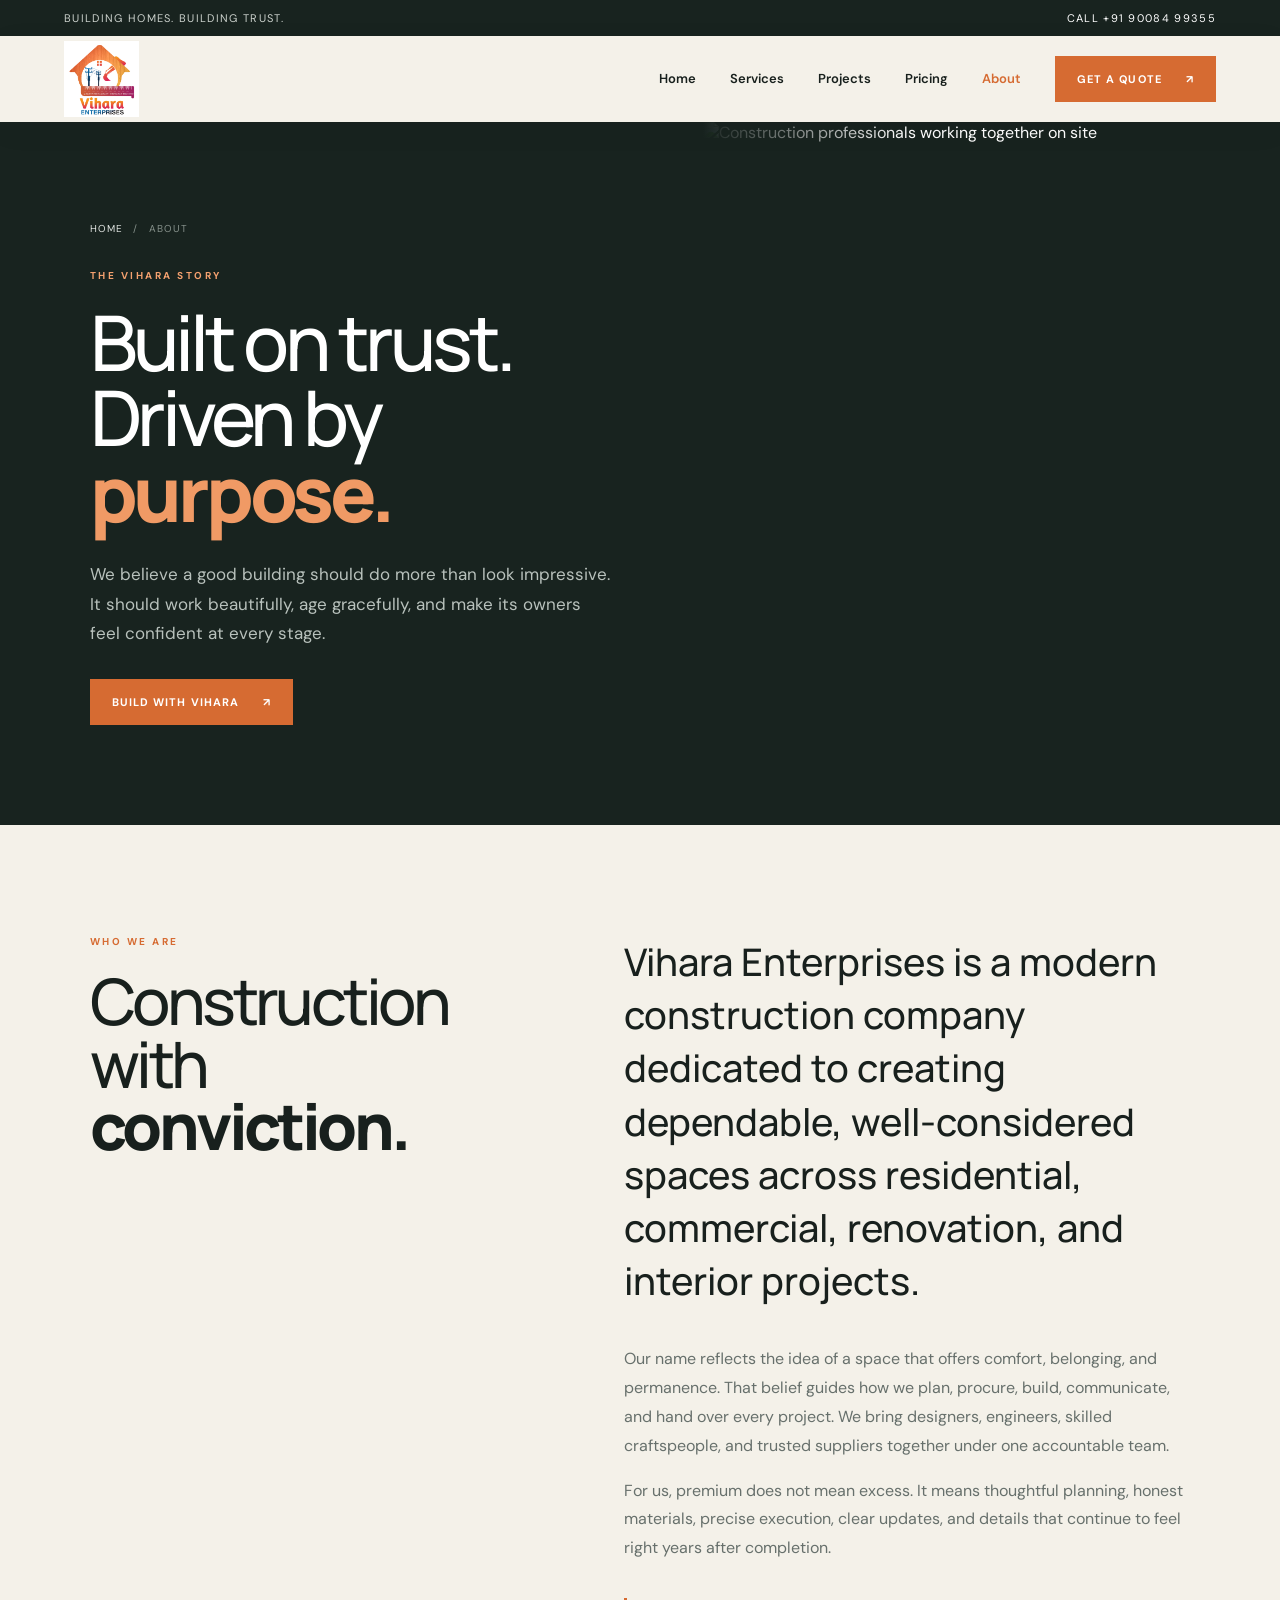
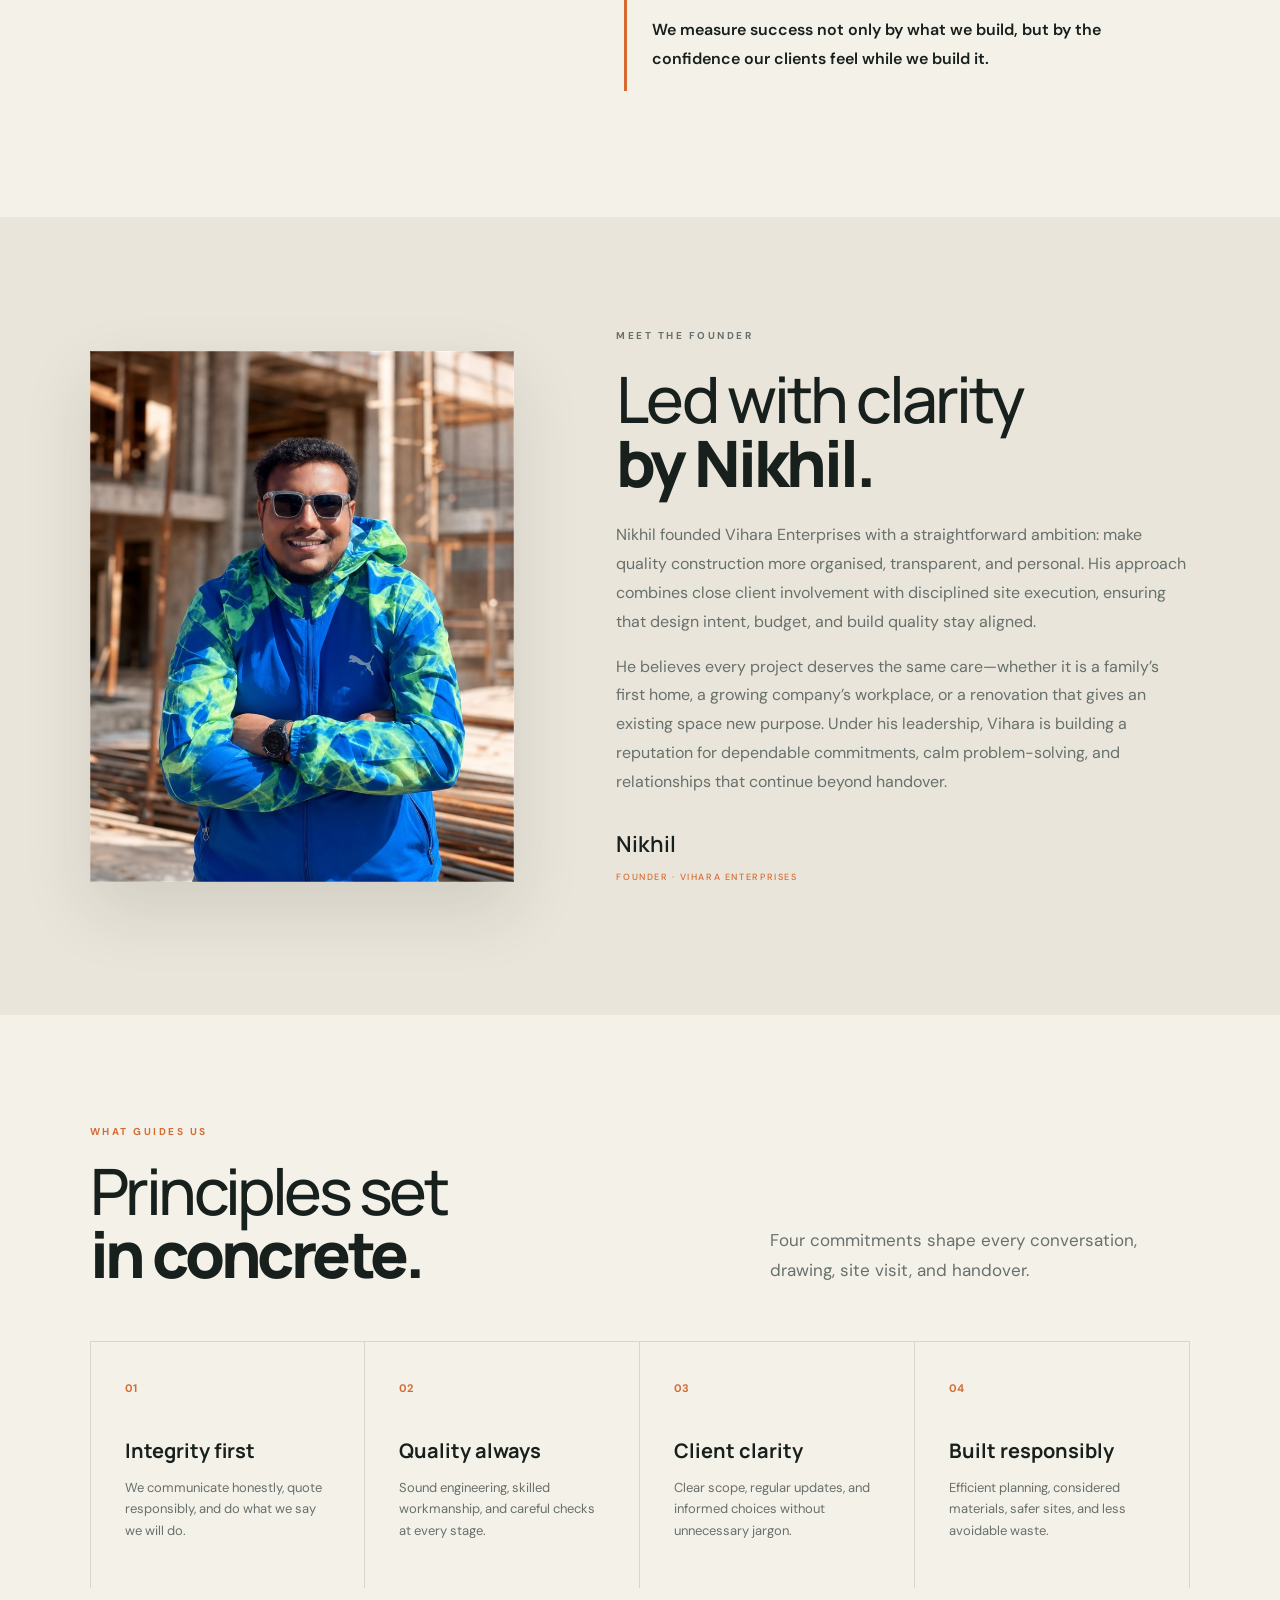
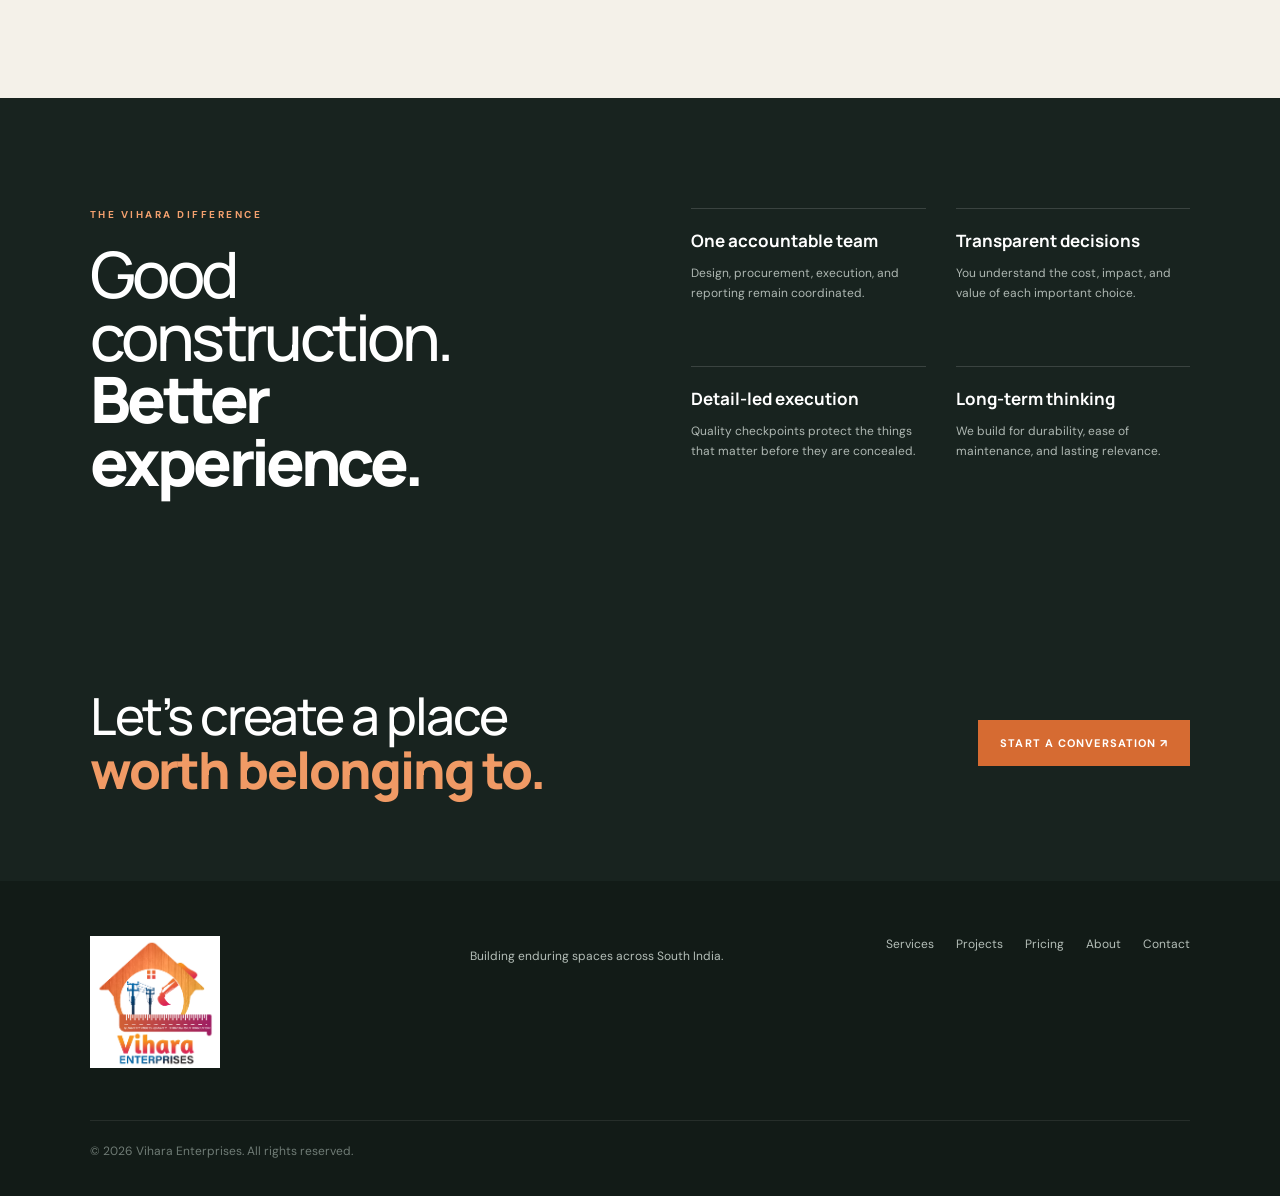
==== about.html @ 82ea8adf "Initial commit" ====
<!DOCTYPE html>
<html lang="en">
<head>
  <meta charset="UTF-8"><meta name="viewport" content="width=device-width, initial-scale=1.0">
  <meta name="description" content="Meet Vihara Enterprises and founder Nikhil — a construction company built on clarity, craftsmanship, and responsible delivery.">
  <title>About Us | Vihara Enterprises</title>
  <link rel="preconnect" href="https://fonts.googleapis.com"><link rel="preconnect" href="https://fonts.gstatic.com" crossorigin>
  <link href="https://fonts.googleapis.com/css2?family=DM+Sans:wght@400;500;600;700&family=Manrope:wght@400;500;600;700;800&display=swap" rel="stylesheet"><link rel="stylesheet" href="styles.css">
</head>
<body>
  <div class="topbar"><span>Building homes. Building trust.</span><a href="tel:+919008499355">Call +91 90084 99355</a></div>
  <header class="header inner-header"><a class="brand" href="index.html"><img class="brand-logo brand-logo-full" src="assets/vihara-logo-exact.png" alt="Vihara Enterprises"></a><nav class="nav" id="nav"><a href="index.html">Home</a><a href="services.html">Services</a><a href="index.html#projects">Projects</a><a href="index.html#pricing">Pricing</a><a href="about.html" aria-current="page">About</a><a href="index.html#contact" class="nav-cta">Get a quote <span>↗</span></a></nav><button class="menu-btn" id="menuBtn" aria-label="Open navigation" aria-expanded="false"><span></span><span></span></button></header>
  <main>
    <section class="page-hero"><div class="page-hero-copy reveal"><div class="crumb"><a href="index.html">Home</a><span>/</span><span>About</span></div><p class="eyebrow light">THE VIHARA STORY</p><h1>Built on trust.<br>Driven by <span>purpose.</span></h1><p>We believe a good building should do more than look impressive. It should work beautifully, age gracefully, and make its owners feel confident at every stage.</p><a class="btn primary" href="index.html#contact">Build with Vihara <span>↗</span></a></div><div class="page-hero-media"><img src="https://images.unsplash.com/photo-1541888946425-d81bb19240f5?auto=format&fit=crop&w=1400&q=85" alt="Construction professionals working together on site"></div></section>

    <section class="story section reveal"><div><p class="eyebrow">WHO WE ARE</p><h2>Construction with<br><span>conviction.</span></h2></div><div class="story-copy"><p>Vihara Enterprises is a modern construction company dedicated to creating dependable, well-considered spaces across residential, commercial, renovation, and interior projects.</p><p>Our name reflects the idea of a space that offers comfort, belonging, and permanence. That belief guides how we plan, procure, build, communicate, and hand over every project. We bring designers, engineers, skilled craftspeople, and trusted suppliers together under one accountable team.</p><p>For us, premium does not mean excess. It means thoughtful planning, honest materials, precise execution, clear updates, and details that continue to feel right years after completion.</p><p class="story-note">We measure success not only by what we build, but by the confidence our clients feel while we build it.</p></div></section>

    <section class="founder section"><div class="founder-portrait reveal"><img src="assets/nikhil-founder-web.jpg" alt="Nikhil, founder of Vihara Enterprises"></div><div class="founder-copy reveal"><p class="eyebrow">MEET THE FOUNDER</p><h2>Led with clarity<br><span>by Nikhil.</span></h2><p>Nikhil founded Vihara Enterprises with a straightforward ambition: make quality construction more organised, transparent, and personal. His approach combines close client involvement with disciplined site execution, ensuring that design intent, budget, and build quality stay aligned.</p><p>He believes every project deserves the same care—whether it is a family’s first home, a growing company’s workplace, or a renovation that gives an existing space new purpose. Under his leadership, Vihara is building a reputation for dependable commitments, calm problem-solving, and relationships that continue beyond handover.</p><p class="signature">Nikhil <small>FOUNDER · VIHARA ENTERPRISES</small></p></div></section>

    <section class="values section"><div class="section-head reveal"><div><p class="eyebrow">WHAT GUIDES US</p><h2>Principles set<br><span>in concrete.</span></h2></div><p>Four commitments shape every conversation, drawing, site visit, and handover.</p></div><div class="value-grid"><article class="value-card reveal"><b>01</b><h3>Integrity first</h3><p>We communicate honestly, quote responsibly, and do what we say we will do.</p></article><article class="value-card reveal"><b>02</b><h3>Quality always</h3><p>Sound engineering, skilled workmanship, and careful checks at every stage.</p></article><article class="value-card reveal"><b>03</b><h3>Client clarity</h3><p>Clear scope, regular updates, and informed choices without unnecessary jargon.</p></article><article class="value-card reveal"><b>04</b><h3>Built responsibly</h3><p>Efficient planning, considered materials, safer sites, and less avoidable waste.</p></article></div></section>

    <section class="why-vihara section"><div class="reveal"><p class="eyebrow light">THE VIHARA DIFFERENCE</p><h2>Good construction.<br><span>Better experience.</span></h2></div><div class="why-list"><article class="reveal"><strong>One accountable team</strong><p>Design, procurement, execution, and reporting remain coordinated.</p></article><article class="reveal"><strong>Transparent decisions</strong><p>You understand the cost, impact, and value of each important choice.</p></article><article class="reveal"><strong>Detail-led execution</strong><p>Quality checkpoints protect the things that matter before they are concealed.</p></article><article class="reveal"><strong>Long-term thinking</strong><p>We build for durability, ease of maintenance, and lasting relevance.</p></article></div></section>
    <section class="cta-strip"><h2>Let’s create a place<br><span>worth belonging to.</span></h2><a class="btn primary" href="index.html#contact">Start a conversation ↗</a></section>
  </main>
  <footer><a class="brand footer-brand" href="index.html"><img class="brand-logo brand-logo-full" src="assets/vihara-logo-exact.png" alt="Vihara Enterprises"></a><p>Building enduring spaces across South India.</p><div class="footer-links"><a href="services.html">Services</a><a href="index.html#projects">Projects</a><a href="index.html#pricing">Pricing</a><a href="about.html">About</a><a href="index.html#contact">Contact</a></div><p class="copyright">© <span id="year"></span> Vihara Enterprises. All rights reserved.</p></footer>
  <script src="script.js"></script>
</body></html>
---- styles.css ----
:root{--ink:#18201d;--muted:#67706c;--paper:#f4f1e9;--white:#fff;--accent:#d66b32;--line:#d8d5cc;--dark:#18231f;--serif:"Manrope",sans-serif;--body:"DM Sans",sans-serif}*{box-sizing:border-box}html{scroll-behavior:smooth}body{margin:0;background:var(--paper);color:var(--ink);font-family:var(--body);font-size:16px}a{color:inherit;text-decoration:none}button,input,select,textarea{font:inherit}.topbar{height:36px;padding:0 5vw;display:flex;align-items:center;justify-content:space-between;background:var(--dark);color:#cbd1cc;font-size:11px;letter-spacing:.12em;text-transform:uppercase}.topbar a{color:#fff}.header{height:86px;padding:0 5vw;display:flex;align-items:center;justify-content:space-between;background:rgba(244,241,233,.96);position:relative;z-index:50}.brand{display:flex;align-items:center;gap:11px;font-family:var(--serif);font-weight:800;letter-spacing:.12em;line-height:.9}.brand small{display:block;font-family:var(--body);font-size:8px;letter-spacing:.28em;margin-top:7px}.brand-mark{width:40px;height:40px;border:1.5px solid var(--ink);display:grid;place-items:center;font-size:12px;letter-spacing:0;transform:rotate(45deg)}.brand-mark::first-line{transform:rotate(-45deg)}.brand-mark{color:transparent;position:relative}.brand-mark:after{content:"VE";color:var(--ink);position:absolute;transform:rotate(-45deg)}.nav{display:flex;align-items:center;gap:34px;font-size:13px;font-weight:600}.nav>a:not(.nav-cta):after{content:"";display:block;height:1px;background:var(--accent);transform:scaleX(0);transition:.25s}.nav>a:hover:after{transform:scaleX(1)}.nav-cta,.btn{display:inline-flex;align-items:center;justify-content:center;gap:24px;background:var(--ink);color:#fff;padding:16px 22px;text-transform:uppercase;letter-spacing:.1em;font-size:11px;font-weight:700;border:0;cursor:pointer;transition:.25s}.nav-cta{background:var(--accent)}.btn:hover,.nav-cta:hover{filter:brightness(.9);transform:translateY(-2px)}.menu-btn{display:none;background:none;border:0;padding:10px}.menu-btn span{display:block;width:25px;height:2px;background:var(--ink);margin:6px}.hero{height:calc(100vh - 122px);min-height:620px;position:relative;color:#fff;overflow:hidden}.hero>img{width:100%;height:100%;object-fit:cover;position:absolute;inset:0}.hero-shade{position:absolute;inset:0;background:linear-gradient(90deg,rgba(13,20,17,.85) 0%,rgba(13,20,17,.48) 42%,rgba(13,20,17,.08) 75%),linear-gradient(0deg,rgba(10,15,13,.58),transparent 45%)}.hero-content{position:absolute;left:7vw;top:46%;transform:translateY(-50%);max-width:740px}.eyebrow{font-size:10px;letter-spacing:.25em;font-weight:700;color:var(--accent);margin:0 0 22px}.eyebrow.light{color:#f4a16f}.hero h1,.section h2,.contact h2{font-family:var(--serif);font-size:clamp(48px,6.3vw,92px);line-height:.98;letter-spacing:-.055em;margin:0;font-weight:500}.hero h1 em,.section h2 span,.contact h2 span{font-style:normal;font-weight:800}.hero h1 em{color:#f0a06e}.hero-copy{max-width:580px;color:#e0e4e1;line-height:1.7;font-size:17px;margin:28px 0 34px}.hero-actions{display:flex;align-items:center;gap:30px}.primary{background:var(--accent)}.text-link{font-size:12px;text-transform:uppercase;letter-spacing:.12em;border-bottom:1px solid #ffffff80;padding-bottom:7px}.hero-stats{position:absolute;right:5vw;bottom:0;display:flex;background:rgba(19,29,25,.92);backdrop-filter:blur(10px)}.hero-stats div{padding:23px 34px;border-right:1px solid #ffffff25;display:flex;flex-direction:column}.hero-stats strong{font-family:var(--serif);font-size:25px}.hero-stats span{color:#abb4af;font-size:10px;text-transform:uppercase;letter-spacing:.12em;margin-top:4px}.section{padding:110px 7vw}.intro{display:grid;grid-template-columns:1fr 1fr;gap:10vw;align-items:end}.intro h2,.section h2,.contact h2{font-size:clamp(40px,5vw,70px)}.intro-copy{max-width:540px}.intro-copy p,.section-head>p{line-height:1.8;color:var(--muted);font-size:17px}.arrow-link{display:inline-flex;gap:50px;border-bottom:1px solid var(--ink);padding:16px 0 8px;font-weight:700;font-size:12px;text-transform:uppercase;letter-spacing:.1em}.services{padding-top:30px}.section-head{display:flex;justify-content:space-between;align-items:end;margin-bottom:55px}.section-head>p{max-width:420px;margin:0}.service-grid{display:grid;grid-template-columns:repeat(3,1fr);border-top:1px solid var(--line);border-left:1px solid var(--line)}.service-card{position:relative;padding:45px 38px;min-height:350px;border-right:1px solid var(--line);border-bottom:1px solid var(--line);transition:.3s}.service-card:hover{background:var(--white);transform:translateY(-5px)}.service-num{font-size:10px;color:#929994}.line-icon{font-size:40px;color:var(--accent);margin:45px 0 32px}.service-card h3{font-family:var(--serif);font-size:21px}.service-card p{color:var(--muted);line-height:1.65}.service-card>a{position:absolute;right:30px;top:38px;font-size:20px}.projects{background:var(--dark);color:white;padding:1px 0 110px}.project-head{display:flex;align-items:end;justify-content:space-between;padding-bottom:55px}.filters{display:flex;gap:8px}.filters button{border:1px solid #ffffff30;background:none;color:#c6cdc9;padding:9px 14px;font-size:11px;cursor:pointer}.filters button.active{background:var(--accent);border-color:var(--accent);color:white}.project-grid{padding-top:0;display:grid;grid-template-columns:1.15fr .85fr;grid-template-rows:repeat(2,350px);gap:18px}.project-card{position:relative;overflow:hidden;transition:.4s}.project-card.large{grid-row:span 2}.project-card.hidden{display:none}.project-card img{width:100%;height:100%;object-fit:cover;transition:.6s}.project-card:hover img{transform:scale(1.035)}.project-card:after{content:"";position:absolute;inset:0;background:linear-gradient(0deg,rgba(10,16,13,.8),transparent 58%)}.project-info{position:absolute;z-index:2;left:30px;right:30px;bottom:25px;display:flex;align-items:end;justify-content:space-between}.project-info small{font-size:9px;letter-spacing:.18em;color:#f4a16f}.project-info h3{font-family:var(--serif);font-size:25px;margin:8px 0 3px}.project-info p{margin:0;color:#c4cbc7;font-size:12px}.project-info>span{font-size:25px}.pricing{background:#ece8de}.price-wrap{display:grid;grid-template-columns:1.8fr .8fr;gap:24px}.price-cards{display:grid;grid-template-columns:repeat(3,1fr);gap:12px}.price-card{border:1px solid #d3cec3;background:transparent;padding:30px 25px;text-align:left;color:var(--ink);cursor:pointer;transition:.3s}.price-card:hover,.price-card.active{background:white;border-color:var(--accent);box-shadow:0 12px 35px #19211e12;transform:translateY(-4px)}.price-card>span{display:block;font-size:9px;letter-spacing:.15em;color:var(--accent);min-height:28px}.price-card>strong{font-family:var(--serif);font-size:29px}.price-card strong small{font:400 11px var(--body);color:var(--muted)}.price-card p{font-size:13px;color:var(--muted);line-height:1.55;min-height:62px}.price-card ul{padding:0;list-style:none;font-size:12px;line-height:2;color:#4f5955}.price-card li:before{content:"✓";color:var(--accent);margin-right:8px}.calculator{background:var(--dark);color:white;padding:38px}.calculator h3{font-family:var(--serif);font-size:28px;margin:0 0 40px}.calculator label{display:flex;justify-content:space-between;font-size:12px}.calculator input{width:100%;accent-color:var(--accent);margin:18px 0 35px}.calc-row{display:flex;justify-content:space-between;border-top:1px solid #ffffff1c;padding:14px 0;font-size:12px;color:#adb6b1}.calc-row strong{color:white}.estimate{border-top:1px solid #ffffff1c;padding:22px 0;display:flex;flex-direction:column}.estimate span{font-size:10px;text-transform:uppercase;letter-spacing:.12em;color:#aeb7b2}.estimate strong{font-family:var(--serif);font-size:34px;color:#f39b67;margin:8px 0}.estimate small{color:#7f8b85;font-size:9px}.full{width:100%;margin-top:16px}.process{background:var(--paper)}.process-list{display:grid;grid-template-columns:repeat(4,1fr);margin-top:55px;border-top:1px solid var(--line)}.process-list article{padding:32px 30px 0 0;border-right:1px solid var(--line);min-height:210px}.process-list article+article{padding-left:30px}.process-list b{font-size:11px;color:var(--accent)}.process-list h3{font-family:var(--serif);font-size:23px;margin:38px 0 12px}.process-list p{color:var(--muted);line-height:1.6;font-size:13px}.testimonial{text-align:center;background:#d66b32;color:white;padding:100px 18vw}.quote-mark{font-family:Georgia;font-size:100px;line-height:.5;opacity:.35}.testimonial blockquote{font-family:var(--serif);font-size:clamp(25px,3vw,42px);line-height:1.35;margin:30px auto 45px;max-width:950px;font-weight:500}.person{display:flex;justify-content:center;align-items:center;gap:14px;text-align:left}.person>span{width:42px;height:42px;display:grid;place-items:center;border:1px solid #ffffff70;border-radius:50%;font-size:11px}.person strong,.person small{display:block}.person small{opacity:.7;font-size:10px;margin-top:4px}.contact{background:#1b2722;color:white;display:grid;grid-template-columns:1fr 1fr;gap:9vw}.contact-copy>p:not(.eyebrow){color:#aeb7b2;line-height:1.7;max-width:520px}.contact-details{display:flex;flex-direction:column;gap:12px;margin-top:40px;font-family:var(--serif);font-size:18px}.contact-form{background:#23312b;padding:42px}.form-row{display:grid;grid-template-columns:1fr 1fr;gap:20px}.contact-form label{display:flex;flex-direction:column;font-size:9px;letter-spacing:.14em;color:#aeb7b2;margin-bottom:24px}.contact-form input,.contact-form select,.contact-form textarea{border:0;border-bottom:1px solid #ffffff25;background:transparent;color:white;padding:12px 0;outline:none;letter-spacing:0;font-size:13px}.contact-form select option{color:#111}.contact-form input:focus,.contact-form textarea:focus{border-color:var(--accent)}.form-status{margin:15px 0 0;color:#f2a071;font-size:12px}footer{background:#121b17;color:#b4beb8;padding:55px 7vw 25px;display:grid;grid-template-columns:1fr 1fr 1fr;align-items:start;gap:40px}.footer-brand{color:#fff}.footer-brand .brand-mark{border-color:white}.footer-brand .brand-mark:after{color:white}footer>p{font-size:12px}.footer-links{display:flex;justify-content:flex-end;gap:22px;font-size:12px}.copyright{grid-column:1/-1;border-top:1px solid #ffffff15;padding-top:22px;color:#6f7b75}.reveal{opacity:0;transform:translateY(25px);transition:opacity .7s ease,transform .7s ease}.reveal.visible{opacity:1;transform:none}
@media(max-width:950px){.nav{position:absolute;top:86px;left:0;right:0;background:var(--paper);padding:30px 5vw;flex-direction:column;align-items:flex-start;transform:translateY(-150%);transition:.35s;z-index:-1}.nav.open{transform:none}.menu-btn{display:block}.hero{min-height:680px}.hero-content{left:6vw;top:42%}.hero-stats{left:0;right:0}.hero-stats div{flex:1;padding:18px}.section{padding:80px 6vw}.price-wrap{grid-template-columns:1fr}.price-cards{grid-template-columns:repeat(3,1fr)}.contact{grid-template-columns:1fr;gap:50px}.section-head{align-items:start}.project-grid{padding-top:0}.process-list{grid-template-columns:repeat(2,1fr);gap:30px}.process-list article:nth-child(2){border-right:0}}
@media(max-width:680px){.topbar span{display:none}.topbar{justify-content:center}.header{height:72px}.nav{top:72px}.hero{height:760px}.hero-content{top:36%;left:22px;right:22px}.hero h1{font-size:50px}.hero-copy{font-size:15px}.hero-actions{align-items:flex-start;flex-direction:column;gap:22px}.hero-stats{display:grid;grid-template-columns:repeat(3,1fr)}.hero-stats div{padding:16px 9px}.hero-stats strong{font-size:20px}.hero-stats span{font-size:8px}.intro{grid-template-columns:1fr;gap:30px}.section{padding:70px 22px}.section h2,.contact h2{font-size:42px}.section-head{display:block}.section-head>p{margin-top:24px}.service-grid{grid-template-columns:1fr}.service-card{min-height:290px}.line-icon{margin:30px 0 20px}.project-head{display:block}.filters{margin-top:30px;overflow-x:auto}.project-grid{grid-template-columns:1fr;grid-template-rows:repeat(3,390px);padding-top:0}.project-card.large{grid-row:auto}.price-cards{grid-template-columns:1fr}.price-card p{min-height:auto}.calculator{padding:30px 22px}.process-list{grid-template-columns:1fr}.process-list article,.process-list article+article{padding:28px 0;border-right:0;border-bottom:1px solid var(--line);min-height:0}.process-list h3{margin:20px 0 8px}.testimonial{padding:80px 22px}.contact{padding:70px 22px}.contact-form{padding:30px 20px}.form-row{grid-template-columns:1fr}footer{grid-template-columns:1fr}.footer-links{justify-content:flex-start;flex-wrap:wrap}.copyright{grid-column:auto}.brand{font-size:13px}}
@media(prefers-reduced-motion:reduce){html{scroll-behavior:auto}.reveal{opacity:1;transform:none;transition:none}}

/* Multi-page brand system */
.brand-logo{width:52px;height:45px;object-fit:contain;display:block}.footer-brand .brand-logo{filter:drop-shadow(0 0 8px #e77c3b55)}
.inner-header{position:sticky;top:0;box-shadow:0 8px 30px #0d18130d}.nav a[aria-current="page"]{color:var(--accent)}
.page-hero{min-height:570px;background:var(--dark);color:#fff;display:grid;grid-template-columns:1fr .82fr;overflow:hidden}.page-hero-copy{padding:100px 7vw;align-self:center}.page-hero h1{font:500 clamp(52px,6vw,88px)/.98 var(--serif);letter-spacing:-.055em;margin:0}.page-hero h1 span{color:#f09a65;font-weight:800}.page-hero-copy>p:not(.eyebrow){max-width:620px;color:#b8c1bc;font-size:17px;line-height:1.75;margin:30px 0}.page-hero-media{position:relative;min-height:480px}.page-hero-media img{position:absolute;inset:0;width:100%;height:100%;object-fit:cover}.page-hero-media:after{content:"";position:absolute;inset:0;background:linear-gradient(90deg,var(--dark),transparent 35%)}
.crumb{display:flex;gap:10px;align-items:center;color:#86918b;font-size:10px;letter-spacing:.12em;margin-bottom:34px;text-transform:uppercase}.crumb a{color:#e1e5e2}.service-catalog{background:#eeeae0}.catalog-intro{display:grid;grid-template-columns:.8fr 1.2fr;gap:8vw;margin-bottom:70px}.catalog-intro>p{font-size:20px;line-height:1.65;color:#52605a;margin:0}.catalog-grid{display:grid;grid-template-columns:repeat(3,1fr);border-left:1px solid #d1ccc0;border-top:1px solid #d1ccc0}.catalog-card{padding:38px 30px;min-height:320px;border-right:1px solid #d1ccc0;border-bottom:1px solid #d1ccc0;background:transparent;transition:.3s}.catalog-card:hover{background:#fff;transform:translateY(-3px);box-shadow:0 18px 45px #1c261f0d}.catalog-card .service-num{display:block;margin-bottom:45px}.catalog-icon{width:42px;height:42px;border:1px solid var(--accent);color:var(--accent);display:grid;place-items:center;font-size:18px}.catalog-card h3{font:700 20px var(--serif);margin:23px 0 12px}.catalog-card p{color:var(--muted);font-size:13px;line-height:1.7}.catalog-card ul{padding:0;list-style:none;color:#46514c;font-size:12px;line-height:1.9}.catalog-card li:before{content:"—";color:var(--accent);margin-right:8px}
.promise-band{background:var(--accent);color:#fff;display:grid;grid-template-columns:repeat(4,1fr);padding:0 7vw}.promise-band div{padding:45px 28px;border-right:1px solid #ffffff28}.promise-band strong{font:700 18px var(--serif);display:block;margin-bottom:8px}.promise-band span{font-size:11px;line-height:1.5;opacity:.78}.cta-strip{background:var(--dark);color:#fff;padding:85px 7vw;display:flex;align-items:center;justify-content:space-between}.cta-strip h2{font:500 clamp(35px,4vw,58px)/1.05 var(--serif);letter-spacing:-.04em;margin:0}.cta-strip h2 span{color:#f09a65;font-weight:800}
.story{display:grid;grid-template-columns:.85fr 1.15fr;gap:9vw;align-items:start}.story h2{position:sticky;top:160px}.story-copy>p:first-child{font:500 clamp(25px,3vw,38px)/1.4 var(--serif);color:var(--ink);margin-top:0}.story-copy p{color:var(--muted);line-height:1.8}.story-note{border-left:3px solid var(--accent);padding:18px 0 18px 25px;margin-top:35px;color:var(--ink)!important;font-weight:600}.founder{background:#eae5da;display:grid;grid-template-columns:.85fr 1.15fr;gap:8vw;align-items:center}.founder-portrait{aspect-ratio:4/5;background:linear-gradient(145deg,#27352f,#101814);position:relative;overflow:hidden;display:flex;align-items:flex-end;padding:35px}.founder-portrait:before{content:"N";position:absolute;right:-15px;top:-70px;font:800 460px/1 var(--serif);color:#ffffff08}.founder-monogram{width:150px;height:150px;border:1px solid #f09a6580;display:grid;place-items:center;color:#f09a65;font:700 55px var(--serif);border-radius:50%;position:relative}.founder-copy h2{font:500 clamp(42px,5vw,68px)/1 var(--serif);letter-spacing:-.045em;margin:0 0 26px}.founder-copy h2 span{font-weight:800}.founder-copy>p{color:var(--muted);line-height:1.8;max-width:650px}.signature{font:600 22px var(--serif);margin-top:28px;color:var(--ink)!important}.signature small{display:block;font:500 9px var(--body);letter-spacing:.18em;color:var(--accent);margin-top:7px}.values{background:var(--paper)}.value-grid{display:grid;grid-template-columns:repeat(4,1fr);margin-top:55px}.value-card{padding:34px;border-top:1px solid var(--line);border-right:1px solid var(--line)}.value-card:first-child{border-left:1px solid var(--line)}.value-card b{color:var(--accent);font-size:11px}.value-card h3{font:700 20px var(--serif);margin:40px 0 12px}.value-card p{font-size:13px;line-height:1.65;color:var(--muted)}.why-vihara{background:var(--dark);color:#fff;display:grid;grid-template-columns:1fr 1fr;gap:8vw}.why-list{display:grid;grid-template-columns:1fr 1fr;gap:30px}.why-list article{border-top:1px solid #ffffff25;padding-top:20px}.why-list strong{font:700 17px var(--serif);display:block;margin-bottom:10px}.why-list p{font-size:12px;line-height:1.65;color:#aeb7b2}
@media(max-width:950px){.page-hero{grid-template-columns:1fr}.page-hero-copy{padding:80px 6vw}.page-hero-media{min-height:380px}.catalog-grid{grid-template-columns:repeat(2,1fr)}.promise-band,.value-grid{grid-template-columns:repeat(2,1fr)}.founder,.why-vihara{grid-template-columns:1fr}.story{gap:5vw}.story h2{position:static}}
@media(max-width:680px){.brand-logo{width:45px;height:40px}.page-hero{min-height:auto}.page-hero-copy{padding:65px 22px}.page-hero h1{font-size:50px}.page-hero-media{min-height:300px}.catalog-intro,.story{grid-template-columns:1fr;gap:28px}.catalog-grid{grid-template-columns:1fr}.catalog-card{min-height:auto}.promise-band,.value-grid{grid-template-columns:1fr;padding-left:22px;padding-right:22px}.promise-band div{padding:30px 0;border-right:0;border-bottom:1px solid #ffffff28}.cta-strip{padding:65px 22px;display:block}.cta-strip .btn{margin-top:28px}.founder{padding:70px 22px}.founder-portrait{aspect-ratio:1}.value-card{border-left:1px solid var(--line)}.why-vihara{padding:70px 22px}.why-list{grid-template-columns:1fr}.footer-brand .brand-logo{width:48px}}

.founder-portrait{padding:0;background:#17211d;box-shadow:0 28px 65px #1a231e1f}
.founder-portrait:before{display:none}
.founder-portrait:after{content:"";position:absolute;inset:0;border:1px solid #ffffff30;pointer-events:none}
.founder-portrait img{display:block;width:100%;height:100%;object-fit:cover;object-position:center 28%;transition:transform .6s ease}
.founder-portrait:hover img{transform:scale(1.025)}

/* Exact supplied Vihara logo */
.brand-logo-full{width:auto;height:76px;object-fit:contain;filter:none}
.footer-brand .brand-logo-full{width:auto;height:132px;filter:none;background:#fff}
@media(max-width:680px){.brand-logo-full{width:auto;height:62px}.footer-brand .brand-logo-full{width:auto;height:112px}}
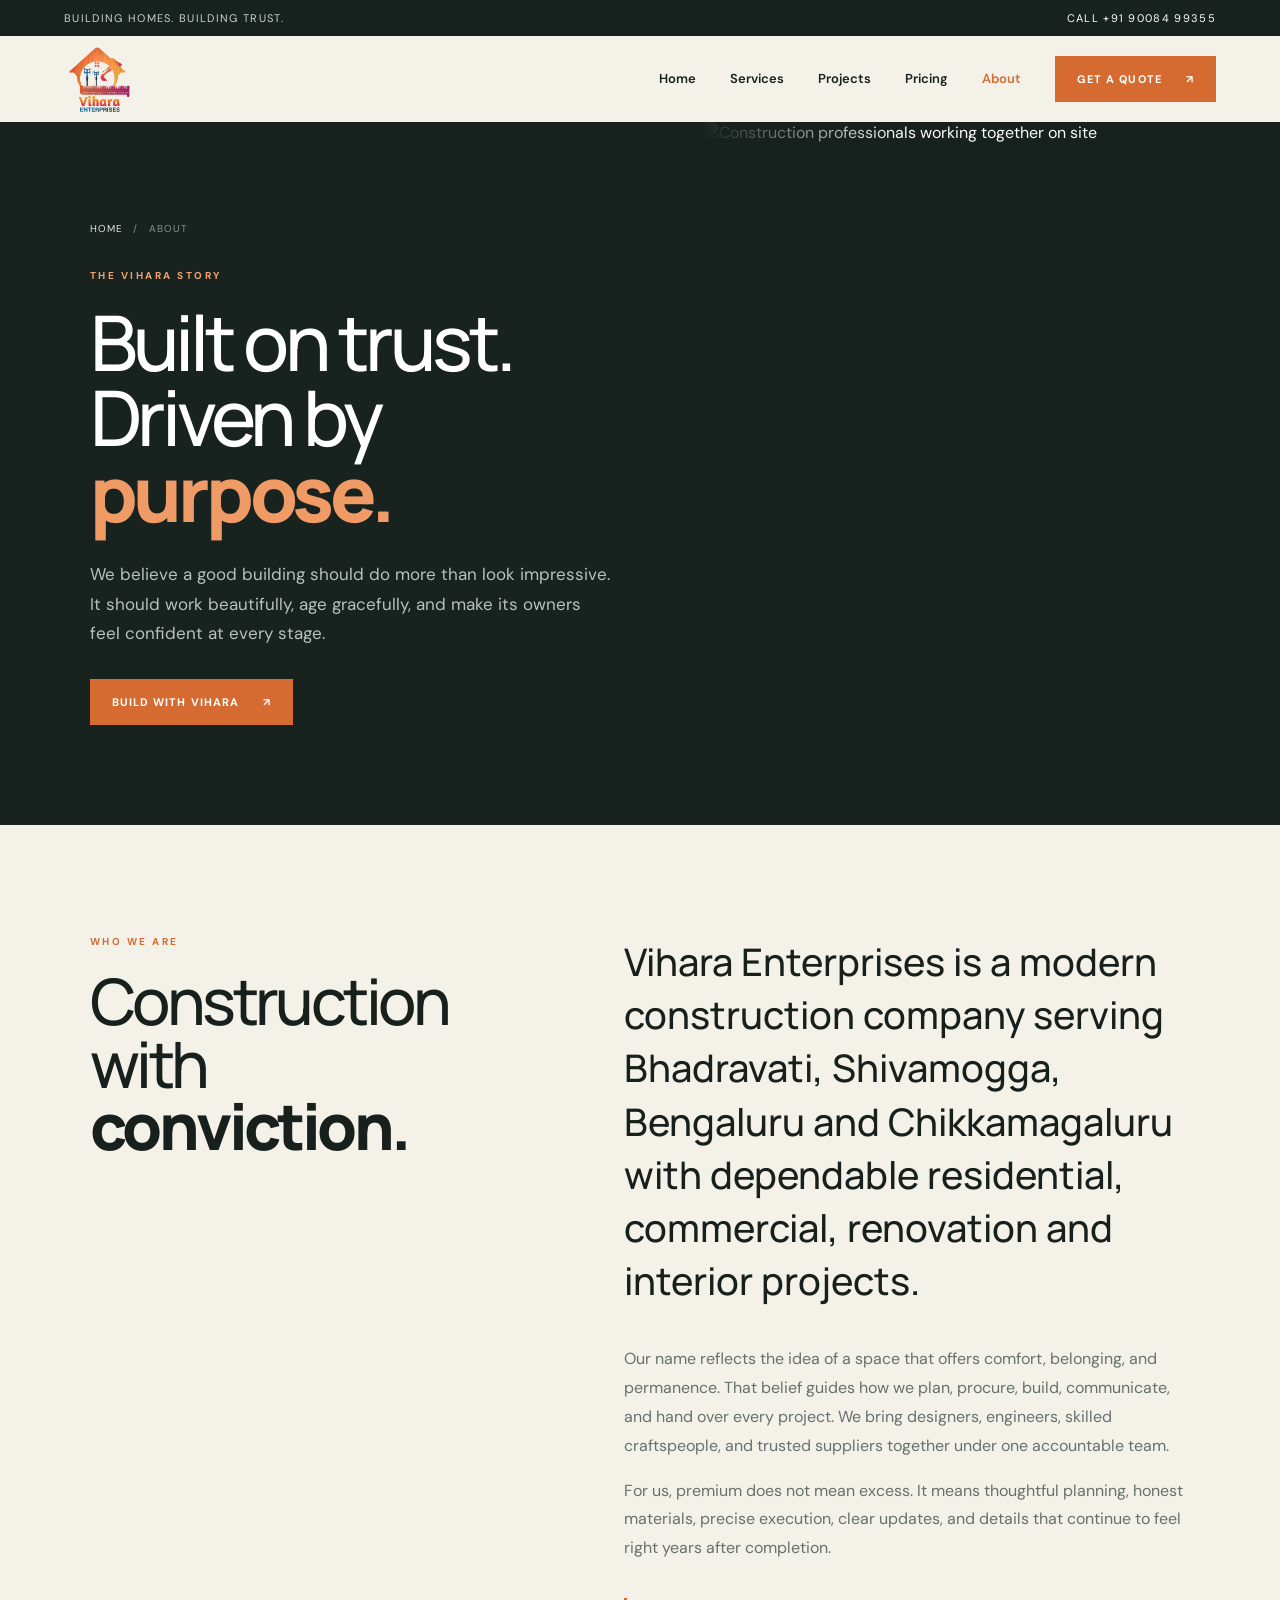
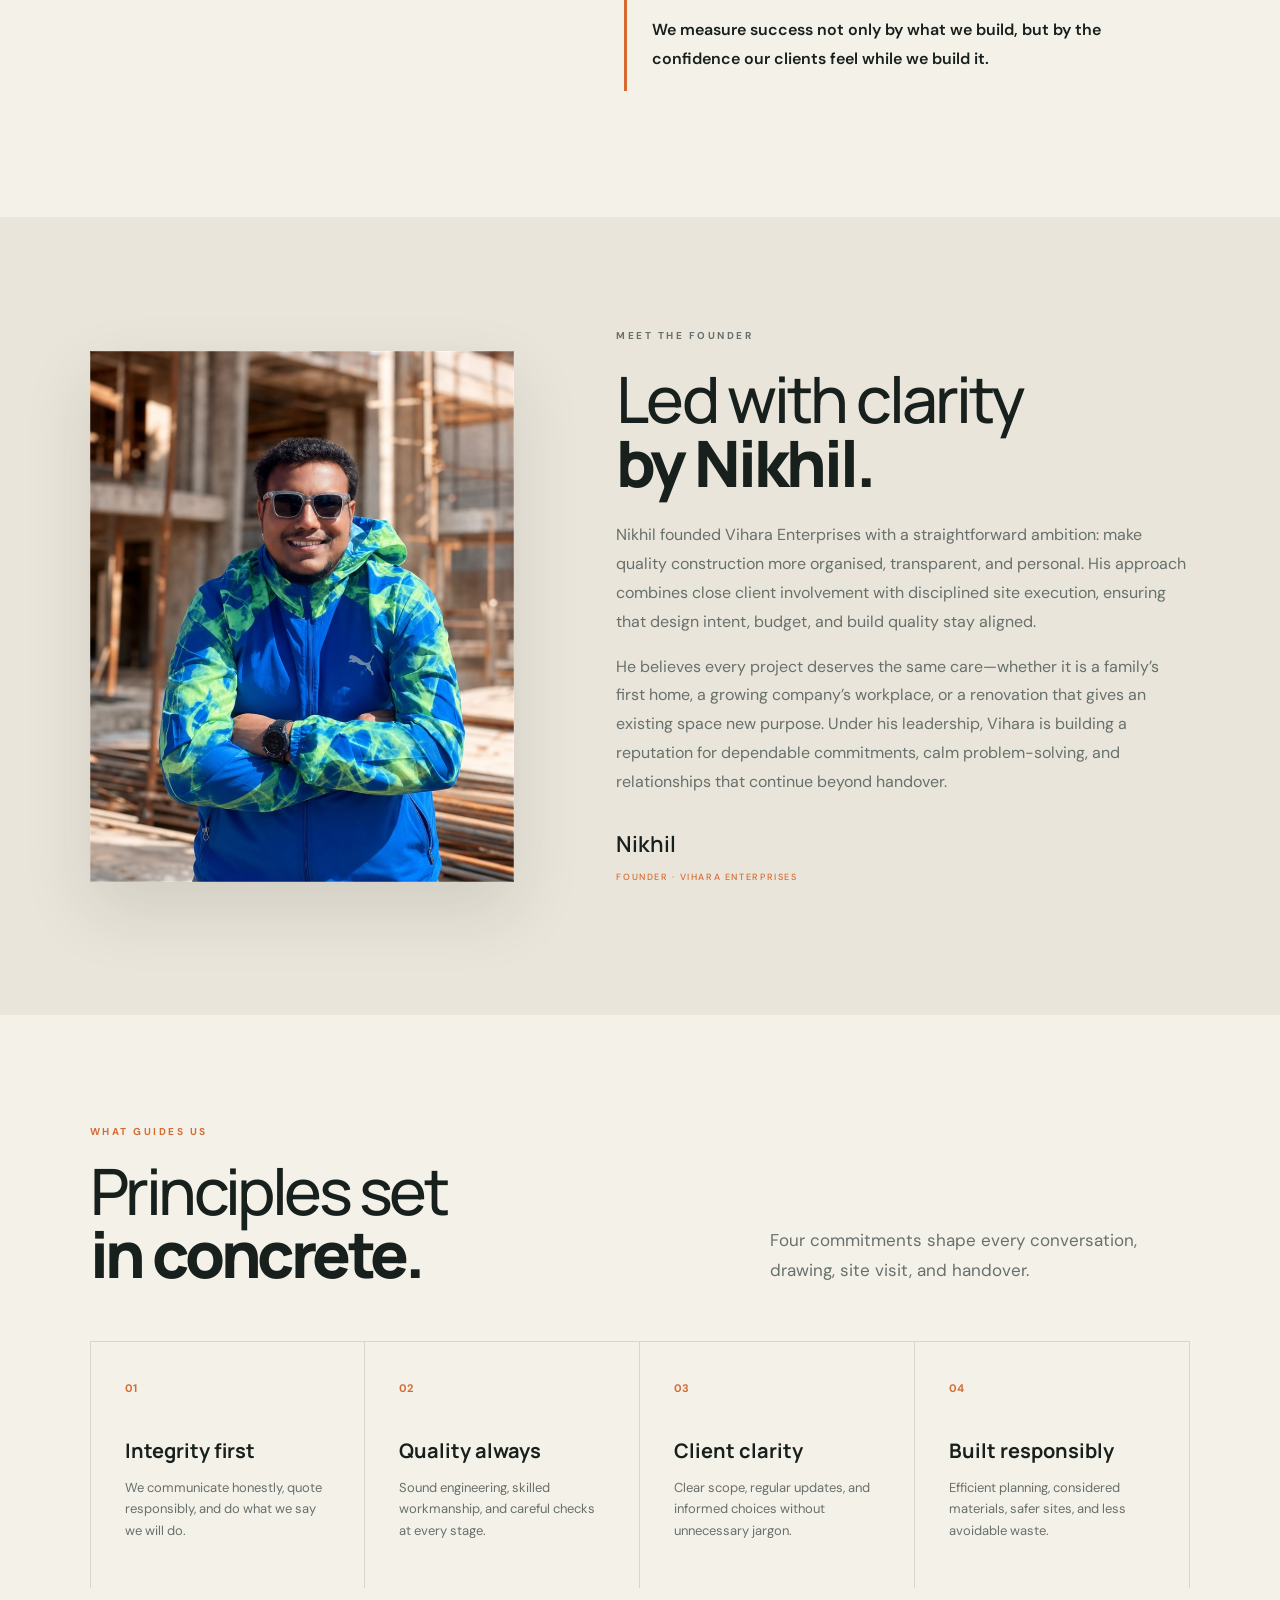
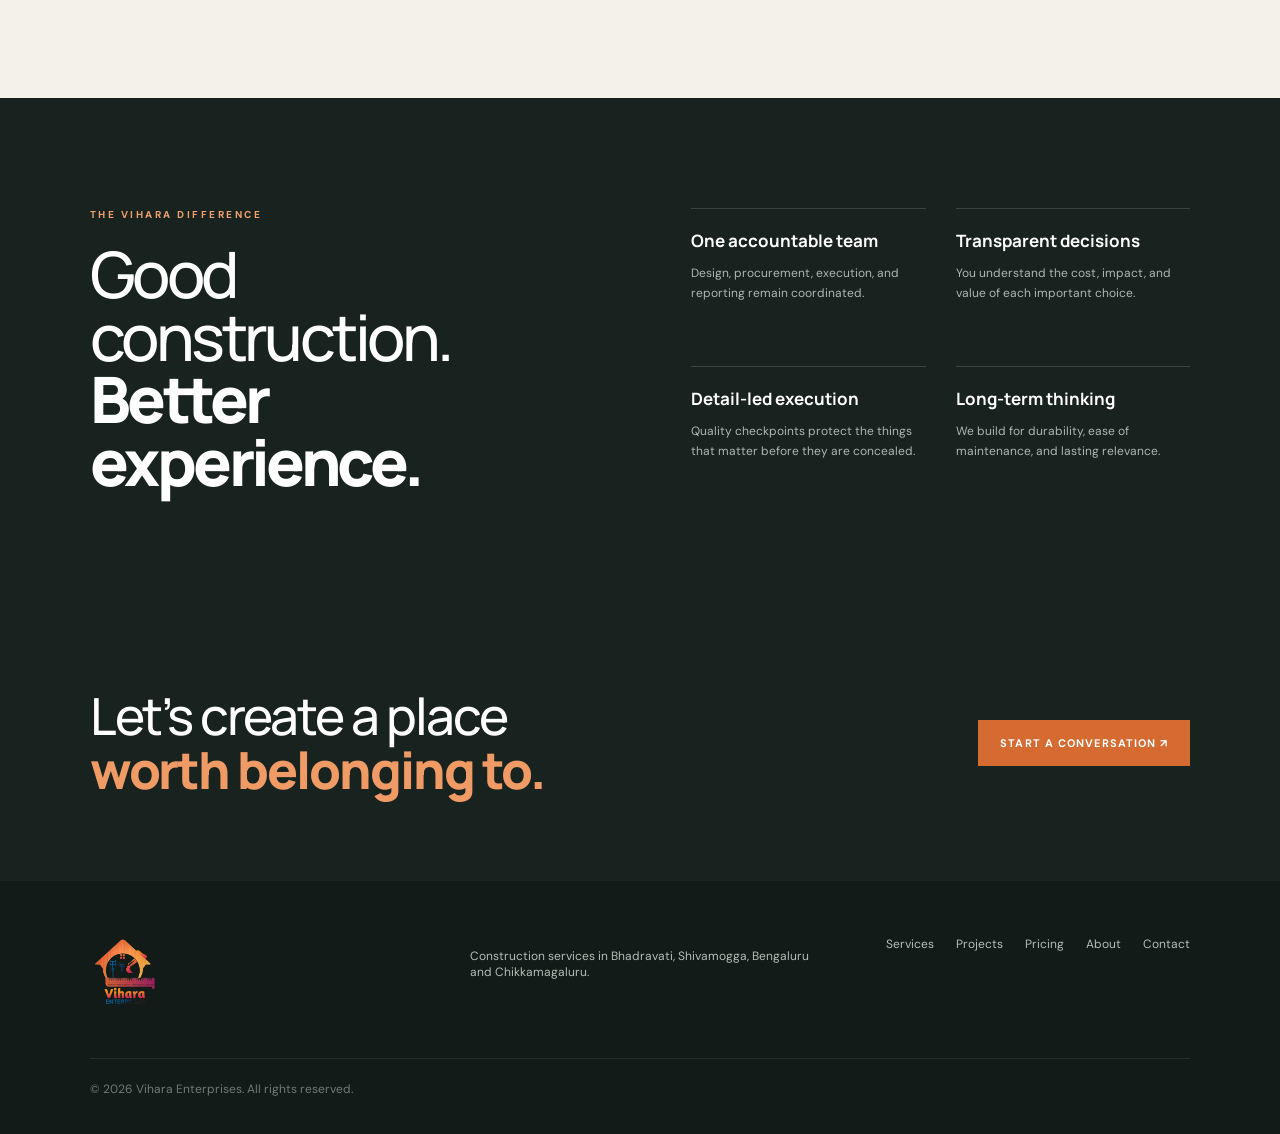
==== commit 35e48053: "Updated website" ====
--- a/about.html
+++ b/about.html
@@ -2,18 +2,22 @@
 <html lang="en">
 <head>
   <meta charset="UTF-8"><meta name="viewport" content="width=device-width, initial-scale=1.0">
-  <meta name="description" content="Meet Vihara Enterprises and founder Nikhil — a construction company built on clarity, craftsmanship, and responsible delivery.">
-  <title>About Us | Vihara Enterprises</title>
+  <meta name="description" content="Meet founder Nikhil and discover Vihara Enterprises, a trusted construction company serving Bhadravati, Shivamogga, Bengaluru and Chikkamagaluru with quality and integrity.">
+  <meta name="robots" content="index, follow, max-image-preview:large"><meta name="author" content="Vihara Enterprises">
+  <title>About Vihara Enterprises | Builders in Bhadravati & Shivamogga</title>
+  <link rel="canonical" href="https://www.viharaenterprises.in/about.html"><link rel="icon" type="image/png" href="assets/vihara-logo1.png">
+  <meta property="og:type" content="website"><meta property="og:locale" content="en_IN"><meta property="og:title" content="About Vihara Enterprises and Founder Nikhil"><meta property="og:description" content="A construction company built on clarity, craftsmanship and responsible delivery across Karnataka."><meta property="og:url" content="https://www.viharaenterprises.in/about.html"><meta property="og:image" content="https://www.viharaenterprises.in/assets/nikhil-founder-web.jpg">
   <link rel="preconnect" href="https://fonts.googleapis.com"><link rel="preconnect" href="https://fonts.gstatic.com" crossorigin>
   <link href="https://fonts.googleapis.com/css2?family=DM+Sans:wght@400;500;600;700&family=Manrope:wght@400;500;600;700;800&display=swap" rel="stylesheet"><link rel="stylesheet" href="styles.css">
+  <script type="application/ld+json">{"@context":"https://schema.org","@graph":[{"@type":"AboutPage","name":"About Vihara Enterprises","url":"https://www.viharaenterprises.in/about.html","about":{"@id":"https://www.viharaenterprises.in/#business"}},{"@type":"Person","name":"Nikhil","jobTitle":"Founder","worksFor":{"@id":"https://www.viharaenterprises.in/#business"}},{"@type":"BreadcrumbList","itemListElement":[{"@type":"ListItem","position":1,"name":"Home","item":"https://www.viharaenterprises.in/"},{"@type":"ListItem","position":2,"name":"About","item":"https://www.viharaenterprises.in/about.html"}]}]}</script>
 </head>
 <body>
   <div class="topbar"><span>Building homes. Building trust.</span><a href="tel:+919008499355">Call +91 90084 99355</a></div>
-  <header class="header inner-header"><a class="brand" href="index.html"><img class="brand-logo brand-logo-full" src="assets/vihara-logo-exact.png" alt="Vihara Enterprises"></a><nav class="nav" id="nav"><a href="index.html">Home</a><a href="services.html">Services</a><a href="index.html#projects">Projects</a><a href="index.html#pricing">Pricing</a><a href="about.html" aria-current="page">About</a><a href="index.html#contact" class="nav-cta">Get a quote <span>↗</span></a></nav><button class="menu-btn" id="menuBtn" aria-label="Open navigation" aria-expanded="false"><span></span><span></span></button></header>
+  <header class="header inner-header"><a class="brand" href="index.html"><img class="brand-logo brand-logo-full" src="assets/vihara-logo1.png" alt="Vihara Enterprises"></a><nav class="nav" id="nav"><a href="index.html">Home</a><a href="services.html">Services</a><a href="index.html#projects">Projects</a><a href="index.html#pricing">Pricing</a><a href="about.html" aria-current="page">About</a><a href="index.html#contact" class="nav-cta">Get a quote <span>↗</span></a></nav><button class="menu-btn" id="menuBtn" aria-label="Open navigation" aria-expanded="false"><span></span><span></span></button></header>
   <main>
     <section class="page-hero"><div class="page-hero-copy reveal"><div class="crumb"><a href="index.html">Home</a><span>/</span><span>About</span></div><p class="eyebrow light">THE VIHARA STORY</p><h1>Built on trust.<br>Driven by <span>purpose.</span></h1><p>We believe a good building should do more than look impressive. It should work beautifully, age gracefully, and make its owners feel confident at every stage.</p><a class="btn primary" href="index.html#contact">Build with Vihara <span>↗</span></a></div><div class="page-hero-media"><img src="https://images.unsplash.com/photo-1541888946425-d81bb19240f5?auto=format&fit=crop&w=1400&q=85" alt="Construction professionals working together on site"></div></section>
 
-    <section class="story section reveal"><div><p class="eyebrow">WHO WE ARE</p><h2>Construction with<br><span>conviction.</span></h2></div><div class="story-copy"><p>Vihara Enterprises is a modern construction company dedicated to creating dependable, well-considered spaces across residential, commercial, renovation, and interior projects.</p><p>Our name reflects the idea of a space that offers comfort, belonging, and permanence. That belief guides how we plan, procure, build, communicate, and hand over every project. We bring designers, engineers, skilled craftspeople, and trusted suppliers together under one accountable team.</p><p>For us, premium does not mean excess. It means thoughtful planning, honest materials, precise execution, clear updates, and details that continue to feel right years after completion.</p><p class="story-note">We measure success not only by what we build, but by the confidence our clients feel while we build it.</p></div></section>
+    <section class="story section reveal"><div><p class="eyebrow">WHO WE ARE</p><h2>Construction with<br><span>conviction.</span></h2></div><div class="story-copy"><p>Vihara Enterprises is a modern construction company serving Bhadravati, Shivamogga, Bengaluru and Chikkamagaluru with dependable residential, commercial, renovation and interior projects.</p><p>Our name reflects the idea of a space that offers comfort, belonging, and permanence. That belief guides how we plan, procure, build, communicate, and hand over every project. We bring designers, engineers, skilled craftspeople, and trusted suppliers together under one accountable team.</p><p>For us, premium does not mean excess. It means thoughtful planning, honest materials, precise execution, clear updates, and details that continue to feel right years after completion.</p><p class="story-note">We measure success not only by what we build, but by the confidence our clients feel while we build it.</p></div></section>
 
     <section class="founder section"><div class="founder-portrait reveal"><img src="assets/nikhil-founder-web.jpg" alt="Nikhil, founder of Vihara Enterprises"></div><div class="founder-copy reveal"><p class="eyebrow">MEET THE FOUNDER</p><h2>Led with clarity<br><span>by Nikhil.</span></h2><p>Nikhil founded Vihara Enterprises with a straightforward ambition: make quality construction more organised, transparent, and personal. His approach combines close client involvement with disciplined site execution, ensuring that design intent, budget, and build quality stay aligned.</p><p>He believes every project deserves the same care—whether it is a family’s first home, a growing company’s workplace, or a renovation that gives an existing space new purpose. Under his leadership, Vihara is building a reputation for dependable commitments, calm problem-solving, and relationships that continue beyond handover.</p><p class="signature">Nikhil <small>FOUNDER · VIHARA ENTERPRISES</small></p></div></section>
 
@@ -22,6 +26,6 @@
     <section class="why-vihara section"><div class="reveal"><p class="eyebrow light">THE VIHARA DIFFERENCE</p><h2>Good construction.<br><span>Better experience.</span></h2></div><div class="why-list"><article class="reveal"><strong>One accountable team</strong><p>Design, procurement, execution, and reporting remain coordinated.</p></article><article class="reveal"><strong>Transparent decisions</strong><p>You understand the cost, impact, and value of each important choice.</p></article><article class="reveal"><strong>Detail-led execution</strong><p>Quality checkpoints protect the things that matter before they are concealed.</p></article><article class="reveal"><strong>Long-term thinking</strong><p>We build for durability, ease of maintenance, and lasting relevance.</p></article></div></section>
     <section class="cta-strip"><h2>Let’s create a place<br><span>worth belonging to.</span></h2><a class="btn primary" href="index.html#contact">Start a conversation ↗</a></section>
   </main>
-  <footer><a class="brand footer-brand" href="index.html"><img class="brand-logo brand-logo-full" src="assets/vihara-logo-exact.png" alt="Vihara Enterprises"></a><p>Building enduring spaces across South India.</p><div class="footer-links"><a href="services.html">Services</a><a href="index.html#projects">Projects</a><a href="index.html#pricing">Pricing</a><a href="about.html">About</a><a href="index.html#contact">Contact</a></div><p class="copyright">© <span id="year"></span> Vihara Enterprises. All rights reserved.</p></footer>
+  <footer><a class="brand footer-brand" href="index.html"><img class="brand-logo brand-logo-full" src="assets/vihara-logo1.png" alt="Vihara Enterprises"></a><p>Construction services in Bhadravati, Shivamogga, Bengaluru and Chikkamagaluru.</p><div class="footer-links"><a href="services.html">Services</a><a href="index.html#projects">Projects</a><a href="index.html#pricing">Pricing</a><a href="about.html">About</a><a href="index.html#contact">Contact</a></div><p class="copyright">© <span id="year"></span> Vihara Enterprises. All rights reserved.</p></footer>
   <script src="script.js"></script>
 </body></html>
--- a/styles.css
+++ b/styles.css
@@ -1,4 +1,4 @@
-:root{--ink:#18201d;--muted:#67706c;--paper:#f4f1e9;--white:#fff;--accent:#d66b32;--line:#d8d5cc;--dark:#18231f;--serif:"Manrope",sans-serif;--body:"DM Sans",sans-serif}*{box-sizing:border-box}html{scroll-behavior:smooth}body{margin:0;background:var(--paper);color:var(--ink);font-family:var(--body);font-size:16px}a{color:inherit;text-decoration:none}button,input,select,textarea{font:inherit}.topbar{height:36px;padding:0 5vw;display:flex;align-items:center;justify-content:space-between;background:var(--dark);color:#cbd1cc;font-size:11px;letter-spacing:.12em;text-transform:uppercase}.topbar a{color:#fff}.header{height:86px;padding:0 5vw;display:flex;align-items:center;justify-content:space-between;background:rgba(244,241,233,.96);position:relative;z-index:50}.brand{display:flex;align-items:center;gap:11px;font-family:var(--serif);font-weight:800;letter-spacing:.12em;line-height:.9}.brand small{display:block;font-family:var(--body);font-size:8px;letter-spacing:.28em;margin-top:7px}.brand-mark{width:40px;height:40px;border:1.5px solid var(--ink);display:grid;place-items:center;font-size:12px;letter-spacing:0;transform:rotate(45deg)}.brand-mark::first-line{transform:rotate(-45deg)}.brand-mark{color:transparent;position:relative}.brand-mark:after{content:"VE";color:var(--ink);position:absolute;transform:rotate(-45deg)}.nav{display:flex;align-items:center;gap:34px;font-size:13px;font-weight:600}.nav>a:not(.nav-cta):after{content:"";display:block;height:1px;background:var(--accent);transform:scaleX(0);transition:.25s}.nav>a:hover:after{transform:scaleX(1)}.nav-cta,.btn{display:inline-flex;align-items:center;justify-content:center;gap:24px;background:var(--ink);color:#fff;padding:16px 22px;text-transform:uppercase;letter-spacing:.1em;font-size:11px;font-weight:700;border:0;cursor:pointer;transition:.25s}.nav-cta{background:var(--accent)}.btn:hover,.nav-cta:hover{filter:brightness(.9);transform:translateY(-2px)}.menu-btn{display:none;background:none;border:0;padding:10px}.menu-btn span{display:block;width:25px;height:2px;background:var(--ink);margin:6px}.hero{height:calc(100vh - 122px);min-height:620px;position:relative;color:#fff;overflow:hidden}.hero>img{width:100%;height:100%;object-fit:cover;position:absolute;inset:0}.hero-shade{position:absolute;inset:0;background:linear-gradient(90deg,rgba(13,20,17,.85) 0%,rgba(13,20,17,.48) 42%,rgba(13,20,17,.08) 75%),linear-gradient(0deg,rgba(10,15,13,.58),transparent 45%)}.hero-content{position:absolute;left:7vw;top:46%;transform:translateY(-50%);max-width:740px}.eyebrow{font-size:10px;letter-spacing:.25em;font-weight:700;color:var(--accent);margin:0 0 22px}.eyebrow.light{color:#f4a16f}.hero h1,.section h2,.contact h2{font-family:var(--serif);font-size:clamp(48px,6.3vw,92px);line-height:.98;letter-spacing:-.055em;margin:0;font-weight:500}.hero h1 em,.section h2 span,.contact h2 span{font-style:normal;font-weight:800}.hero h1 em{color:#f0a06e}.hero-copy{max-width:580px;color:#e0e4e1;line-height:1.7;font-size:17px;margin:28px 0 34px}.hero-actions{display:flex;align-items:center;gap:30px}.primary{background:var(--accent)}.text-link{font-size:12px;text-transform:uppercase;letter-spacing:.12em;border-bottom:1px solid #ffffff80;padding-bottom:7px}.hero-stats{position:absolute;right:5vw;bottom:0;display:flex;background:rgba(19,29,25,.92);backdrop-filter:blur(10px)}.hero-stats div{padding:23px 34px;border-right:1px solid #ffffff25;display:flex;flex-direction:column}.hero-stats strong{font-family:var(--serif);font-size:25px}.hero-stats span{color:#abb4af;font-size:10px;text-transform:uppercase;letter-spacing:.12em;margin-top:4px}.section{padding:110px 7vw}.intro{display:grid;grid-template-columns:1fr 1fr;gap:10vw;align-items:end}.intro h2,.section h2,.contact h2{font-size:clamp(40px,5vw,70px)}.intro-copy{max-width:540px}.intro-copy p,.section-head>p{line-height:1.8;color:var(--muted);font-size:17px}.arrow-link{display:inline-flex;gap:50px;border-bottom:1px solid var(--ink);padding:16px 0 8px;font-weight:700;font-size:12px;text-transform:uppercase;letter-spacing:.1em}.services{padding-top:30px}.section-head{display:flex;justify-content:space-between;align-items:end;margin-bottom:55px}.section-head>p{max-width:420px;margin:0}.service-grid{display:grid;grid-template-columns:repeat(3,1fr);border-top:1px solid var(--line);border-left:1px solid var(--line)}.service-card{position:relative;padding:45px 38px;min-height:350px;border-right:1px solid var(--line);border-bottom:1px solid var(--line);transition:.3s}.service-card:hover{background:var(--white);transform:translateY(-5px)}.service-num{font-size:10px;color:#929994}.line-icon{font-size:40px;color:var(--accent);margin:45px 0 32px}.service-card h3{font-family:var(--serif);font-size:21px}.service-card p{color:var(--muted);line-height:1.65}.service-card>a{position:absolute;right:30px;top:38px;font-size:20px}.projects{background:var(--dark);color:white;padding:1px 0 110px}.project-head{display:flex;align-items:end;justify-content:space-between;padding-bottom:55px}.filters{display:flex;gap:8px}.filters button{border:1px solid #ffffff30;background:none;color:#c6cdc9;padding:9px 14px;font-size:11px;cursor:pointer}.filters button.active{background:var(--accent);border-color:var(--accent);color:white}.project-grid{padding-top:0;display:grid;grid-template-columns:1.15fr .85fr;grid-template-rows:repeat(2,350px);gap:18px}.project-card{position:relative;overflow:hidden;transition:.4s}.project-card.large{grid-row:span 2}.project-card.hidden{display:none}.project-card img{width:100%;height:100%;object-fit:cover;transition:.6s}.project-card:hover img{transform:scale(1.035)}.project-card:after{content:"";position:absolute;inset:0;background:linear-gradient(0deg,rgba(10,16,13,.8),transparent 58%)}.project-info{position:absolute;z-index:2;left:30px;right:30px;bottom:25px;display:flex;align-items:end;justify-content:space-between}.project-info small{font-size:9px;letter-spacing:.18em;color:#f4a16f}.project-info h3{font-family:var(--serif);font-size:25px;margin:8px 0 3px}.project-info p{margin:0;color:#c4cbc7;font-size:12px}.project-info>span{font-size:25px}.pricing{background:#ece8de}.price-wrap{display:grid;grid-template-columns:1.8fr .8fr;gap:24px}.price-cards{display:grid;grid-template-columns:repeat(3,1fr);gap:12px}.price-card{border:1px solid #d3cec3;background:transparent;padding:30px 25px;text-align:left;color:var(--ink);cursor:pointer;transition:.3s}.price-card:hover,.price-card.active{background:white;border-color:var(--accent);box-shadow:0 12px 35px #19211e12;transform:translateY(-4px)}.price-card>span{display:block;font-size:9px;letter-spacing:.15em;color:var(--accent);min-height:28px}.price-card>strong{font-family:var(--serif);font-size:29px}.price-card strong small{font:400 11px var(--body);color:var(--muted)}.price-card p{font-size:13px;color:var(--muted);line-height:1.55;min-height:62px}.price-card ul{padding:0;list-style:none;font-size:12px;line-height:2;color:#4f5955}.price-card li:before{content:"✓";color:var(--accent);margin-right:8px}.calculator{background:var(--dark);color:white;padding:38px}.calculator h3{font-family:var(--serif);font-size:28px;margin:0 0 40px}.calculator label{display:flex;justify-content:space-between;font-size:12px}.calculator input{width:100%;accent-color:var(--accent);margin:18px 0 35px}.calc-row{display:flex;justify-content:space-between;border-top:1px solid #ffffff1c;padding:14px 0;font-size:12px;color:#adb6b1}.calc-row strong{color:white}.estimate{border-top:1px solid #ffffff1c;padding:22px 0;display:flex;flex-direction:column}.estimate span{font-size:10px;text-transform:uppercase;letter-spacing:.12em;color:#aeb7b2}.estimate strong{font-family:var(--serif);font-size:34px;color:#f39b67;margin:8px 0}.estimate small{color:#7f8b85;font-size:9px}.full{width:100%;margin-top:16px}.process{background:var(--paper)}.process-list{display:grid;grid-template-columns:repeat(4,1fr);margin-top:55px;border-top:1px solid var(--line)}.process-list article{padding:32px 30px 0 0;border-right:1px solid var(--line);min-height:210px}.process-list article+article{padding-left:30px}.process-list b{font-size:11px;color:var(--accent)}.process-list h3{font-family:var(--serif);font-size:23px;margin:38px 0 12px}.process-list p{color:var(--muted);line-height:1.6;font-size:13px}.testimonial{text-align:center;background:#d66b32;color:white;padding:100px 18vw}.quote-mark{font-family:Georgia;font-size:100px;line-height:.5;opacity:.35}.testimonial blockquote{font-family:var(--serif);font-size:clamp(25px,3vw,42px);line-height:1.35;margin:30px auto 45px;max-width:950px;font-weight:500}.person{display:flex;justify-content:center;align-items:center;gap:14px;text-align:left}.person>span{width:42px;height:42px;display:grid;place-items:center;border:1px solid #ffffff70;border-radius:50%;font-size:11px}.person strong,.person small{display:block}.person small{opacity:.7;font-size:10px;margin-top:4px}.contact{background:#1b2722;color:white;display:grid;grid-template-columns:1fr 1fr;gap:9vw}.contact-copy>p:not(.eyebrow){color:#aeb7b2;line-height:1.7;max-width:520px}.contact-details{display:flex;flex-direction:column;gap:12px;margin-top:40px;font-family:var(--serif);font-size:18px}.contact-form{background:#23312b;padding:42px}.form-row{display:grid;grid-template-columns:1fr 1fr;gap:20px}.contact-form label{display:flex;flex-direction:column;font-size:9px;letter-spacing:.14em;color:#aeb7b2;margin-bottom:24px}.contact-form input,.contact-form select,.contact-form textarea{border:0;border-bottom:1px solid #ffffff25;background:transparent;color:white;padding:12px 0;outline:none;letter-spacing:0;font-size:13px}.contact-form select option{color:#111}.contact-form input:focus,.contact-form textarea:focus{border-color:var(--accent)}.form-status{margin:15px 0 0;color:#f2a071;font-size:12px}footer{background:#121b17;color:#b4beb8;padding:55px 7vw 25px;display:grid;grid-template-columns:1fr 1fr 1fr;align-items:start;gap:40px}.footer-brand{color:#fff}.footer-brand .brand-mark{border-color:white}.footer-brand .brand-mark:after{color:white}footer>p{font-size:12px}.footer-links{display:flex;justify-content:flex-end;gap:22px;font-size:12px}.copyright{grid-column:1/-1;border-top:1px solid #ffffff15;padding-top:22px;color:#6f7b75}.reveal{opacity:0;transform:translateY(25px);transition:opacity .7s ease,transform .7s ease}.reveal.visible{opacity:1;transform:none}
+:root{--ink:#18201d;--muted:#67706c;--paper:#f4f1e9;--white:#fff;--accent:#d66b32;--line:#d8d5cc;--dark:#18231f;--serif:"Manrope",sans-serif;--body:"DM Sans",sans-serif}*{box-sizing:border-box}html{scroll-behavior:smooth}body{margin:0;background:var(--paper);color:var(--ink);font-family:var(--body);font-size:16px}a{color:inherit;text-decoration:none}button,input,select,textarea{font:inherit}.topbar{height:36px;padding:0 5vw;display:flex;align-items:center;justify-content:space-between;background:var(--dark);color:#cbd1cc;font-size:11px;letter-spacing:.12em;text-transform:uppercase}.topbar a{color:#fff}.header{height:86px;padding:0 5vw;display:flex;align-items:center;justify-content:space-between;background:rgba(244,241,233,.96);position:relative;z-index:50}.brand{display:flex;align-items:center;gap:11px;font-family:var(--serif);font-weight:800;letter-spacing:.12em;line-height:.9}.brand small{display:block;font-family:var(--body);font-size:8px;letter-spacing:.28em;margin-top:7px}.brand-mark{width:40px;height:40px;border:1.5px solid var(--ink);display:grid;place-items:center;font-size:12px;letter-spacing:0;transform:rotate(45deg)}.brand-mark::first-line{transform:rotate(-45deg)}.brand-mark{color:transparent;position:relative}.brand-mark:after{content:"VE";color:var(--ink);position:absolute;transform:rotate(-45deg)}.nav{display:flex;align-items:center;gap:34px;font-size:13px;font-weight:600}.nav>a:not(.nav-cta):after{content:"";display:block;height:1px;background:var(--accent);transform:scaleX(0);transition:.25s}.nav>a:hover:after{transform:scaleX(1)}.nav-cta,.btn{display:inline-flex;align-items:center;justify-content:center;gap:24px;background:var(--ink);color:#fff;padding:16px 22px;text-transform:uppercase;letter-spacing:.1em;font-size:11px;font-weight:700;border:0;cursor:pointer;transition:.25s}.nav-cta{background:var(--accent)}.btn:hover,.nav-cta:hover{filter:brightness(.9);transform:translateY(-2px)}.menu-btn{display:none;background:none;border:0;padding:10px}.menu-btn span{display:block;width:25px;height:2px;background:var(--ink);margin:6px}.hero{height:calc(100vh - 122px);min-height:620px;position:relative;color:#fff;overflow:hidden}.hero>img{width:100%;height:100%;object-fit:cover;position:absolute;inset:0}.hero-shade{position:absolute;inset:0;background:linear-gradient(90deg,rgba(13,20,17,.85) 0%,rgba(13,20,17,.48) 42%,rgba(13,20,17,.08) 75%),linear-gradient(0deg,rgba(10,15,13,.58),transparent 45%)}.hero-content{position:absolute;left:7vw;top:46%;transform:translateY(-50%);max-width:740px}.eyebrow{font-size:10px;letter-spacing:.25em;font-weight:700;color:var(--accent);margin:0 0 22px}.eyebrow.light{color:#f4a16f}.hero h1,.section h2,.contact h2{font-family:var(--serif);font-size:clamp(48px,6.3vw,92px);line-height:.98;letter-spacing:-.055em;margin:0;font-weight:500}.hero h1 em,.section h2 span,.contact h2 span{font-style:normal;font-weight:800}.hero h1 em{color:#f0a06e}.hero-copy{max-width:580px;color:#e0e4e1;line-height:1.7;font-size:17px;margin:28px 0 34px}.hero-actions{display:flex;align-items:center;gap:30px}.primary{background:var(--accent)}.text-link{font-size:12px;text-transform:uppercase;letter-spacing:.12em;border-bottom:1px solid #ffffff80;padding-bottom:7px}.hero-stats{position:absolute;right:5vw;bottom:0;display:flex;background:rgba(19,29,25,.92);backdrop-filter:blur(10px)}.hero-stats div{padding:23px 34px;border-right:1px solid #ffffff25;display:flex;flex-direction:column}.hero-stats strong{font-family:var(--serif);font-size:25px}.hero-stats span{color:#abb4af;font-size:10px;text-transform:uppercase;letter-spacing:.12em;margin-top:4px}.section{padding:110px 7vw}.intro{display:grid;grid-template-columns:1fr 1fr;gap:10vw;align-items:end}.intro h2,.section h2,.contact h2{font-size:clamp(40px,5vw,70px)}.intro-copy{max-width:540px}.intro-copy p,.section-head>p{line-height:1.8;color:var(--muted);font-size:17px}.arrow-link{display:inline-flex;gap:50px;border-bottom:1px solid var(--ink);padding:16px 0 8px;font-weight:700;font-size:12px;text-transform:uppercase;letter-spacing:.1em}.services{padding-top:30px}.section-head{display:flex;justify-content:space-between;align-items:end;margin-bottom:55px}.section-head>p{max-width:420px;margin:0}.service-grid{display:grid;grid-template-columns:repeat(3,1fr);border-top:1px solid var(--line);border-left:1px solid var(--line)}.service-card{position:relative;padding:45px 38px;min-height:350px;border-right:1px solid var(--line);border-bottom:1px solid var(--line);transition:.3s}.service-card:hover{background:var(--white);transform:translateY(-5px)}.service-num{font-size:10px;color:#929994}.line-icon{font-size:40px;color:var(--accent);margin:45px 0 32px}.service-card h3{font-family:var(--serif);font-size:21px}.service-card p{color:var(--muted);line-height:1.65}.service-card>a{position:absolute;right:30px;top:38px;font-size:20px}.projects{background:var(--dark);color:white;padding:1px 0 110px}.project-head{display:flex;align-items:end;justify-content:space-between;padding-bottom:55px}.filters{display:flex;gap:8px}.filters button{border:1px solid #ffffff30;background:none;color:#c6cdc9;padding:9px 14px;font-size:11px;cursor:pointer}.filters button.active{background:var(--accent);border-color:var(--accent);color:white}.project-grid{padding-top:0;display:grid;grid-template-columns:1.15fr .85fr;grid-template-rows:repeat(2,350px);gap:18px}.project-card{position:relative;overflow:hidden;transition:.4s}.project-card.large{grid-row:span 2}.project-card.hidden{display:none}.project-card img{width:100%;height:100%;object-fit:cover;transition:.6s}.project-card:hover img{transform:scale(1.035)}.project-card:after{content:"";position:absolute;inset:0;background:linear-gradient(0deg,rgba(10,16,13,.8),transparent 58%)}.project-info{position:absolute;z-index:2;left:30px;right:30px;bottom:25px;display:flex;align-items:end;justify-content:space-between}.project-info small{font-size:9px;letter-spacing:.18em;color:#f4a16f}.project-info h3{font-family:var(--serif);font-size:25px;margin:8px 0 3px}.project-info p{margin:0;color:#c4cbc7;font-size:12px}.project-info>span{font-size:25px}.pricing{background:#ece8de}.price-wrap{display:grid;grid-template-columns:1.8fr .8fr;gap:24px}.price-cards{display:grid;grid-template-columns:repeat(3,1fr);gap:12px}.price-card{border:1px solid #d3cec3;background:transparent;padding:30px 25px;text-align:left;color:var(--ink);cursor:pointer;transition:.3s}.price-card:hover,.price-card.active{background:white;border-color:var(--accent);box-shadow:0 12px 35px #19211e12;transform:translateY(-4px)}.price-card>span{display:block;font-size:9px;letter-spacing:.15em;color:var(--accent);min-height:28px}.price-card>strong{font-family:var(--serif);font-size:29px}.price-card strong small{font:400 11px var(--body);color:var(--muted)}.price-card p{font-size:13px;color:var(--muted);line-height:1.55;min-height:62px}.price-card ul{padding:0;list-style:none;font-size:12px;line-height:2;color:#4f5955}.price-card li:before{content:"✓";color:var(--accent);margin-right:8px}.calculator{background:var(--dark);color:white;padding:38px}.calculator h3{font-family:var(--serif);font-size:28px;margin:0 0 40px}.calculator label{display:flex;justify-content:space-between;font-size:12px}.calculator input{width:100%;accent-color:var(--accent);margin:18px 0 35px}.calc-row{display:flex;justify-content:space-between;border-top:1px solid #ffffff1c;padding:14px 0;font-size:12px;color:#adb6b1}.calc-row strong{color:white}.estimate{border-top:1px solid #ffffff1c;padding:22px 0;display:flex;flex-direction:column}.estimate span{font-size:10px;text-transform:uppercase;letter-spacing:.12em;color:#aeb7b2}.estimate strong{font-family:var(--serif);font-size:34px;color:#f39b67;margin:8px 0}.estimate small{color:#7f8b85;font-size:9px}.full{width:100%;margin-top:16px}.process{background:var(--paper)}.process-list{display:grid;grid-template-columns:repeat(4,1fr);margin-top:55px;border-top:1px solid var(--line)}.process-list article{padding:32px 30px 0 0;border-right:1px solid var(--line);min-height:210px}.process-list article+article{padding-left:30px}.process-list b{font-size:11px;color:var(--accent)}.process-list h3{font-family:var(--serif);font-size:23px;margin:38px 0 12px}.process-list p{color:var(--muted);line-height:1.6;font-size:13px}.testimonial{text-align:center;background:#d66b32;color:white;padding:100px 18vw}.quote-mark{font-family:Georgia;font-size:100px;line-height:.5;opacity:.35}.testimonial blockquote{font-family:var(--serif);font-size:clamp(25px,3vw,42px);line-height:1.35;margin:30px auto 45px;max-width:950px;font-weight:500}.person{display:flex;justify-content:center;align-items:center;gap:14px;text-align:left}.person>span{width:42px;height:42px;display:grid;place-items:center;border:1px solid #ffffff70;border-radius:50%;font-size:11px}.person strong,.person small{display:block}.person small{opacity:.7;font-size:15px;margin-top:4px}.contact{background:#1b2722;color:white;display:grid;grid-template-columns:1fr 1fr;gap:9vw}.contact-copy>p:not(.eyebrow){color:#aeb7b2;line-height:1.7;max-width:520px}.contact-details{display:flex;flex-direction:column;gap:12px;margin-top:40px;font-family:var(--serif);font-size:18px}.contact-form{background:#23312b;padding:42px}.form-row{display:grid;grid-template-columns:1fr 1fr;gap:20px}.contact-form label{display:flex;flex-direction:column;font-size:9px;letter-spacing:.14em;color:#aeb7b2;margin-bottom:24px}.contact-form input,.contact-form select,.contact-form textarea{border:0;border-bottom:1px solid #ffffff25;background:transparent;color:white;padding:12px 0;outline:none;letter-spacing:0;font-size:13px}.contact-form select option{color:#111}.contact-form input:focus,.contact-form textarea:focus{border-color:var(--accent)}.form-status{margin:15px 0 0;color:#f2a071;font-size:12px}footer{background:#121b17;color:#b4beb8;padding:55px 7vw 25px;display:grid;grid-template-columns:1fr 1fr 1fr;align-items:start;gap:40px}.footer-brand{color:#fff}.footer-brand .brand-mark{border-color:white}.footer-brand .brand-mark:after{color:white}footer>p{font-size:12px}.footer-links{display:flex;justify-content:flex-end;gap:22px;font-size:12px}.copyright{grid-column:1/-1;border-top:1px solid #ffffff15;padding-top:22px;color:#6f7b75}.reveal{opacity:0;transform:translateY(25px);transition:opacity .7s ease,transform .7s ease}.reveal.visible{opacity:1;transform:none}
 @media(max-width:950px){.nav{position:absolute;top:86px;left:0;right:0;background:var(--paper);padding:30px 5vw;flex-direction:column;align-items:flex-start;transform:translateY(-150%);transition:.35s;z-index:-1}.nav.open{transform:none}.menu-btn{display:block}.hero{min-height:680px}.hero-content{left:6vw;top:42%}.hero-stats{left:0;right:0}.hero-stats div{flex:1;padding:18px}.section{padding:80px 6vw}.price-wrap{grid-template-columns:1fr}.price-cards{grid-template-columns:repeat(3,1fr)}.contact{grid-template-columns:1fr;gap:50px}.section-head{align-items:start}.project-grid{padding-top:0}.process-list{grid-template-columns:repeat(2,1fr);gap:30px}.process-list article:nth-child(2){border-right:0}}
 @media(max-width:680px){.topbar span{display:none}.topbar{justify-content:center}.header{height:72px}.nav{top:72px}.hero{height:760px}.hero-content{top:36%;left:22px;right:22px}.hero h1{font-size:50px}.hero-copy{font-size:15px}.hero-actions{align-items:flex-start;flex-direction:column;gap:22px}.hero-stats{display:grid;grid-template-columns:repeat(3,1fr)}.hero-stats div{padding:16px 9px}.hero-stats strong{font-size:20px}.hero-stats span{font-size:8px}.intro{grid-template-columns:1fr;gap:30px}.section{padding:70px 22px}.section h2,.contact h2{font-size:42px}.section-head{display:block}.section-head>p{margin-top:24px}.service-grid{grid-template-columns:1fr}.service-card{min-height:290px}.line-icon{margin:30px 0 20px}.project-head{display:block}.filters{margin-top:30px;overflow-x:auto}.project-grid{grid-template-columns:1fr;grid-template-rows:repeat(3,390px);padding-top:0}.project-card.large{grid-row:auto}.price-cards{grid-template-columns:1fr}.price-card p{min-height:auto}.calculator{padding:30px 22px}.process-list{grid-template-columns:1fr}.process-list article,.process-list article+article{padding:28px 0;border-right:0;border-bottom:1px solid var(--line);min-height:0}.process-list h3{margin:20px 0 8px}.testimonial{padding:80px 22px}.contact{padding:70px 22px}.contact-form{padding:30px 20px}.form-row{grid-template-columns:1fr}footer{grid-template-columns:1fr}.footer-links{justify-content:flex-start;flex-wrap:wrap}.copyright{grid-column:auto}.brand{font-size:13px}}
 @media(prefers-reduced-motion:reduce){html{scroll-behavior:auto}.reveal{opacity:1;transform:none;transition:none}}
@@ -11,7 +11,7 @@
 .promise-band{background:var(--accent);color:#fff;display:grid;grid-template-columns:repeat(4,1fr);padding:0 7vw}.promise-band div{padding:45px 28px;border-right:1px solid #ffffff28}.promise-band strong{font:700 18px var(--serif);display:block;margin-bottom:8px}.promise-band span{font-size:11px;line-height:1.5;opacity:.78}.cta-strip{background:var(--dark);color:#fff;padding:85px 7vw;display:flex;align-items:center;justify-content:space-between}.cta-strip h2{font:500 clamp(35px,4vw,58px)/1.05 var(--serif);letter-spacing:-.04em;margin:0}.cta-strip h2 span{color:#f09a65;font-weight:800}
 .story{display:grid;grid-template-columns:.85fr 1.15fr;gap:9vw;align-items:start}.story h2{position:sticky;top:160px}.story-copy>p:first-child{font:500 clamp(25px,3vw,38px)/1.4 var(--serif);color:var(--ink);margin-top:0}.story-copy p{color:var(--muted);line-height:1.8}.story-note{border-left:3px solid var(--accent);padding:18px 0 18px 25px;margin-top:35px;color:var(--ink)!important;font-weight:600}.founder{background:#eae5da;display:grid;grid-template-columns:.85fr 1.15fr;gap:8vw;align-items:center}.founder-portrait{aspect-ratio:4/5;background:linear-gradient(145deg,#27352f,#101814);position:relative;overflow:hidden;display:flex;align-items:flex-end;padding:35px}.founder-portrait:before{content:"N";position:absolute;right:-15px;top:-70px;font:800 460px/1 var(--serif);color:#ffffff08}.founder-monogram{width:150px;height:150px;border:1px solid #f09a6580;display:grid;place-items:center;color:#f09a65;font:700 55px var(--serif);border-radius:50%;position:relative}.founder-copy h2{font:500 clamp(42px,5vw,68px)/1 var(--serif);letter-spacing:-.045em;margin:0 0 26px}.founder-copy h2 span{font-weight:800}.founder-copy>p{color:var(--muted);line-height:1.8;max-width:650px}.signature{font:600 22px var(--serif);margin-top:28px;color:var(--ink)!important}.signature small{display:block;font:500 9px var(--body);letter-spacing:.18em;color:var(--accent);margin-top:7px}.values{background:var(--paper)}.value-grid{display:grid;grid-template-columns:repeat(4,1fr);margin-top:55px}.value-card{padding:34px;border-top:1px solid var(--line);border-right:1px solid var(--line)}.value-card:first-child{border-left:1px solid var(--line)}.value-card b{color:var(--accent);font-size:11px}.value-card h3{font:700 20px var(--serif);margin:40px 0 12px}.value-card p{font-size:13px;line-height:1.65;color:var(--muted)}.why-vihara{background:var(--dark);color:#fff;display:grid;grid-template-columns:1fr 1fr;gap:8vw}.why-list{display:grid;grid-template-columns:1fr 1fr;gap:30px}.why-list article{border-top:1px solid #ffffff25;padding-top:20px}.why-list strong{font:700 17px var(--serif);display:block;margin-bottom:10px}.why-list p{font-size:12px;line-height:1.65;color:#aeb7b2}
 @media(max-width:950px){.page-hero{grid-template-columns:1fr}.page-hero-copy{padding:80px 6vw}.page-hero-media{min-height:380px}.catalog-grid{grid-template-columns:repeat(2,1fr)}.promise-band,.value-grid{grid-template-columns:repeat(2,1fr)}.founder,.why-vihara{grid-template-columns:1fr}.story{gap:5vw}.story h2{position:static}}
-@media(max-width:680px){.brand-logo{width:45px;height:40px}.page-hero{min-height:auto}.page-hero-copy{padding:65px 22px}.page-hero h1{font-size:50px}.page-hero-media{min-height:300px}.catalog-intro,.story{grid-template-columns:1fr;gap:28px}.catalog-grid{grid-template-columns:1fr}.catalog-card{min-height:auto}.promise-band,.value-grid{grid-template-columns:1fr;padding-left:22px;padding-right:22px}.promise-band div{padding:30px 0;border-right:0;border-bottom:1px solid #ffffff28}.cta-strip{padding:65px 22px;display:block}.cta-strip .btn{margin-top:28px}.founder{padding:70px 22px}.founder-portrait{aspect-ratio:1}.value-card{border-left:1px solid var(--line)}.why-vihara{padding:70px 22px}.why-list{grid-template-columns:1fr}.footer-brand .brand-logo{width:48px}}
+@media(max-width:680px){.brand-logo{width:60px;height:60px}.page-hero{min-height:auto}.page-hero-copy{padding:65px 22px}.page-hero h1{font-size:50px}.page-hero-media{min-height:300px}.catalog-intro,.story{grid-template-columns:1fr;gap:28px}.catalog-grid{grid-template-columns:1fr}.catalog-card{min-height:auto}.promise-band,.value-grid{grid-template-columns:1fr;padding-left:22px;padding-right:22px}.promise-band div{padding:30px 0;border-right:0;border-bottom:1px solid #ffffff28}.cta-strip{padding:65px 22px;display:block}.cta-strip .btn{margin-top:28px}.founder{padding:70px 22px}.founder-portrait{aspect-ratio:1}.value-card{border-left:1px solid var(--line)}.why-vihara{padding:70px 22px}.why-list{grid-template-columns:1fr}.footer-brand .brand-logo{width:48px}}
 
 .founder-portrait{padding:0;background:#17211d;box-shadow:0 28px 65px #1a231e1f}
 .founder-portrait:before{display:none}
@@ -20,6 +20,25 @@
 .founder-portrait:hover img{transform:scale(1.025)}
 
 /* Exact supplied Vihara logo */
-.brand-logo-full{width:auto;height:76px;object-fit:contain;filter:none}
-.footer-brand .brand-logo-full{width:auto;height:132px;filter:none;background:#fff}
-@media(max-width:680px){.brand-logo-full{width:auto;height:62px}.footer-brand .brand-logo-full{width:auto;height:112px}}
+.brand-logo-full,.footer-brand .brand-logo-full{width:70px;height:70px;object-fit:contain;filter:none;}
+@media(max-width:680px){.brand-logo-full,.footer-brand .brand-logo-full{width:60px;height:60px}}
+
+/* Premium icon language */
+.premium-icon{width:24px;height:24px;display:block;fill:none;stroke:currentColor;stroke-width:1.65;stroke-linecap:round;stroke-linejoin:round}
+.line-icon{width:56px;height:56px;margin:42px 0 30px;border:1px solid #d66b3260;background:#d66b3208;display:grid;place-items:center;color:var(--accent);font-size:0;transition:.3s}
+.line-icon .premium-icon{width:27px;height:27px}
+.service-card:hover .line-icon{background:var(--accent);color:#fff;border-color:var(--accent);transform:rotate(-3deg)}
+.catalog-icon{font-size:0;border-radius:2px;background:#d66b3208;transition:.3s}
+.catalog-icon .premium-icon{width:22px;height:22px}
+.catalog-card:hover .catalog-icon{background:var(--accent);color:#fff;transform:translateY(-3px)}
+
+/* Local service-area SEO content */
+.service-areas{background:#eae5da}
+.area-grid{display:grid;grid-template-columns:repeat(4,1fr);border-top:1px solid #d0cabd;border-left:1px solid #d0cabd}
+.area-card{padding:34px 28px 38px;border-right:1px solid #d0cabd;border-bottom:1px solid #d0cabd;transition:.3s}
+.area-card:hover{background:#fff;transform:translateY(-4px);box-shadow:0 18px 45px #19211e0d}
+.area-card>.premium-icon{width:29px;height:29px;color:var(--accent);margin-bottom:38px}
+.area-card h3{font:700 19px/1.3 var(--serif);margin:0 0 13px}
+.area-card p{font-size:13px;line-height:1.7;color:var(--muted);margin:0}
+@media(max-width:950px){.area-grid{grid-template-columns:repeat(2,1fr)}}
+@media(max-width:680px){.area-grid{grid-template-columns:1fr}.line-icon{margin:28px 0 20px}}
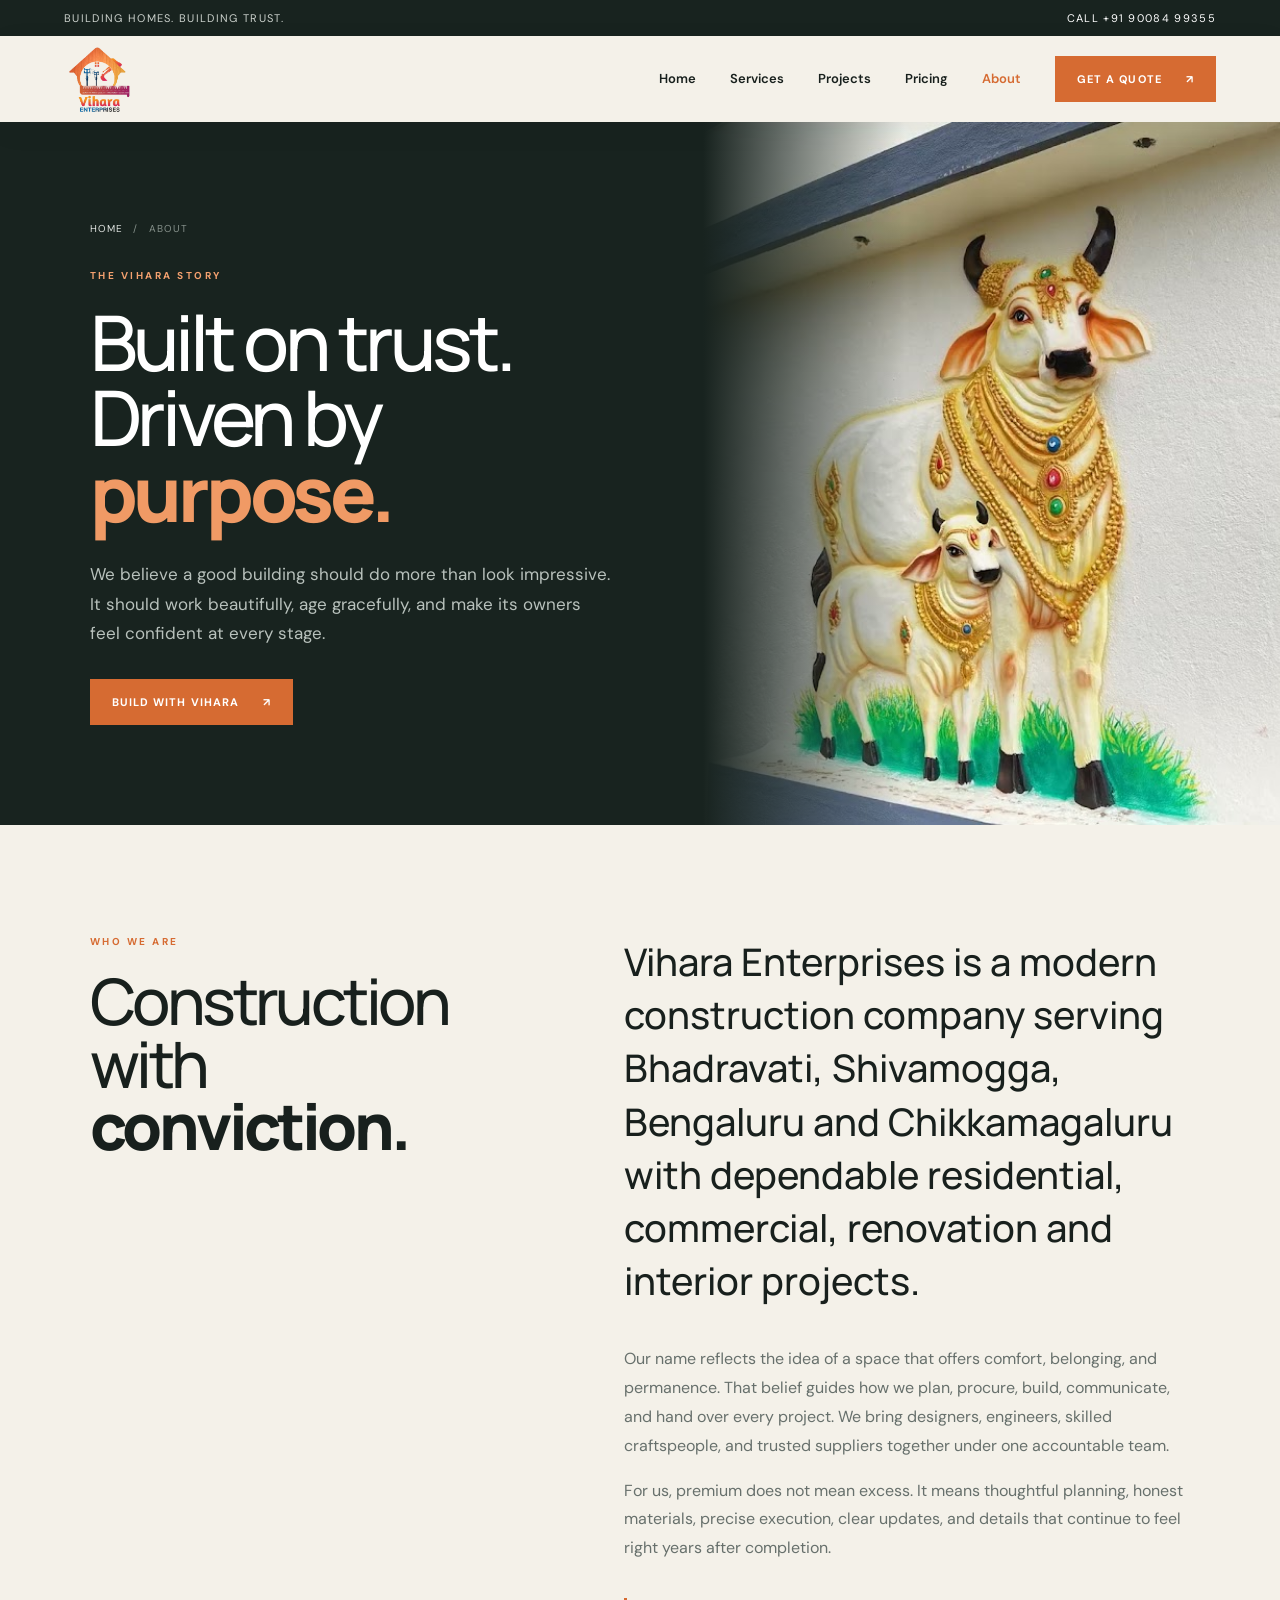
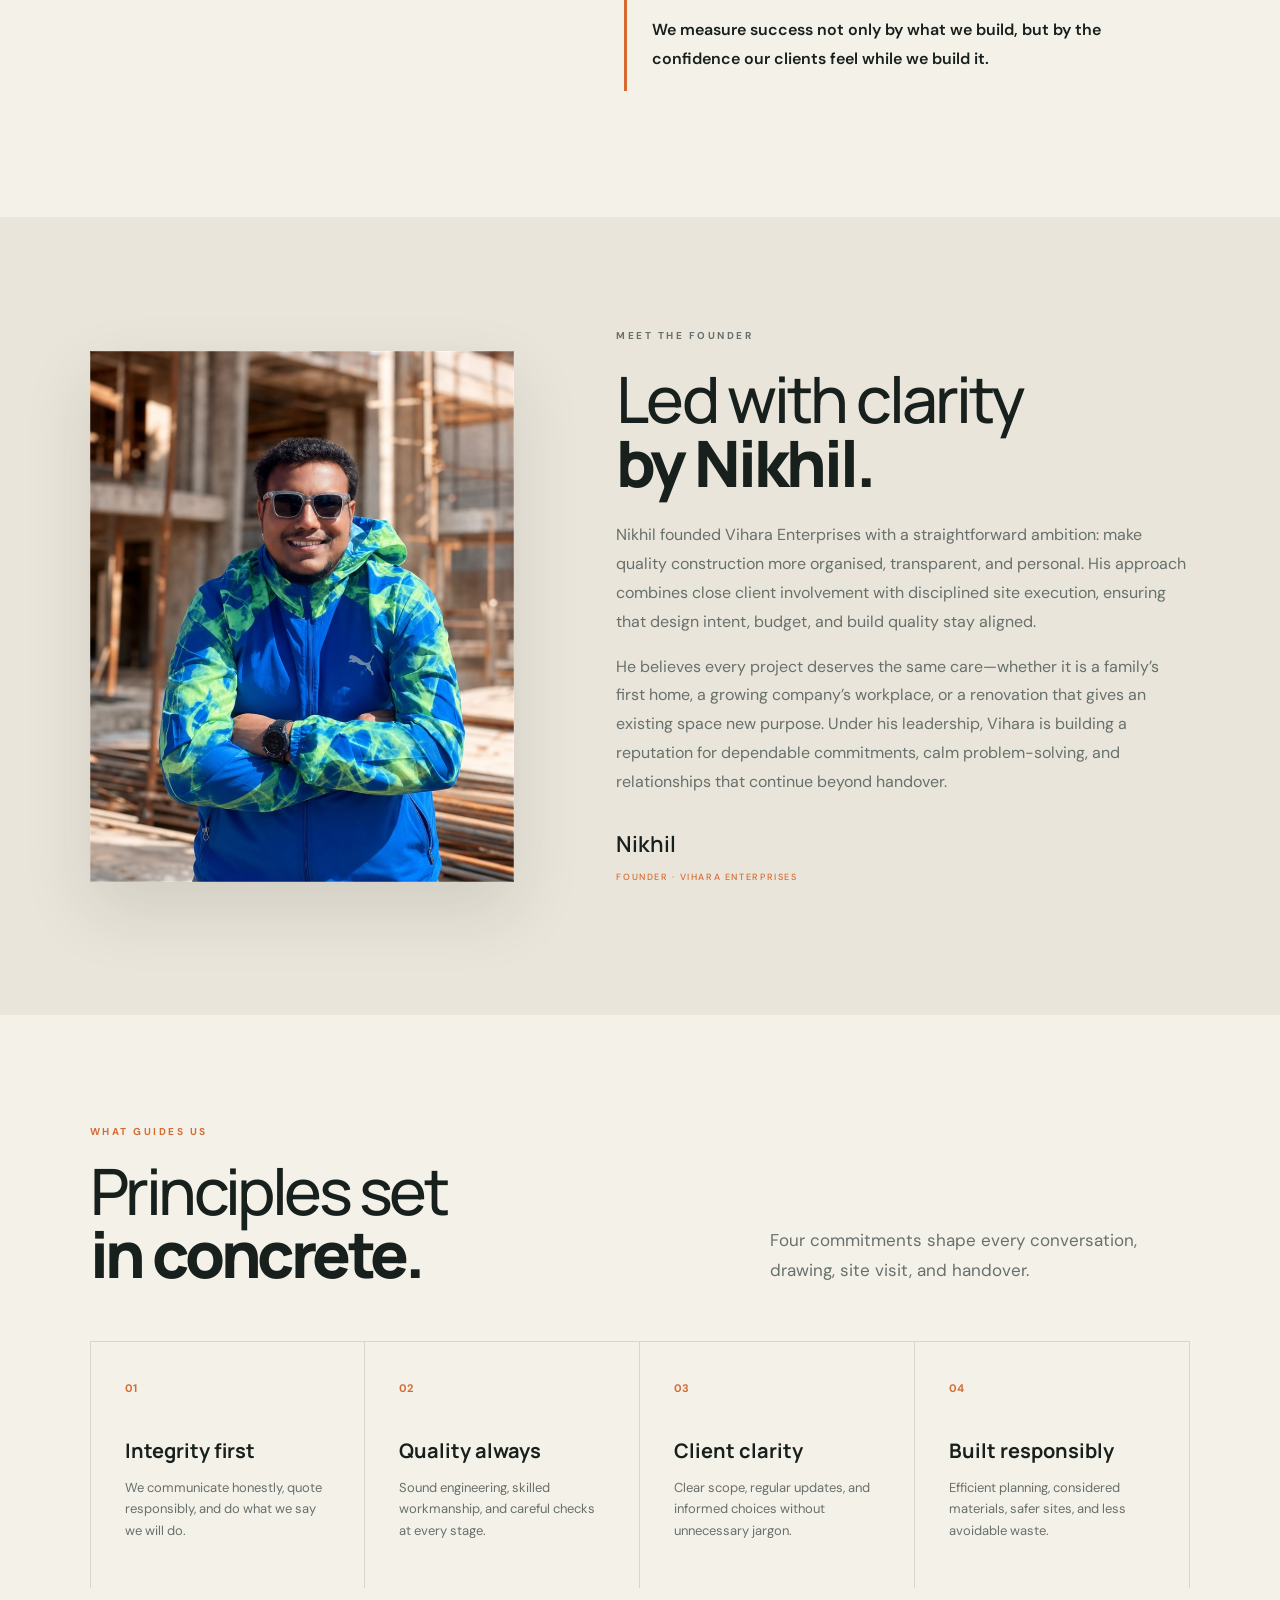
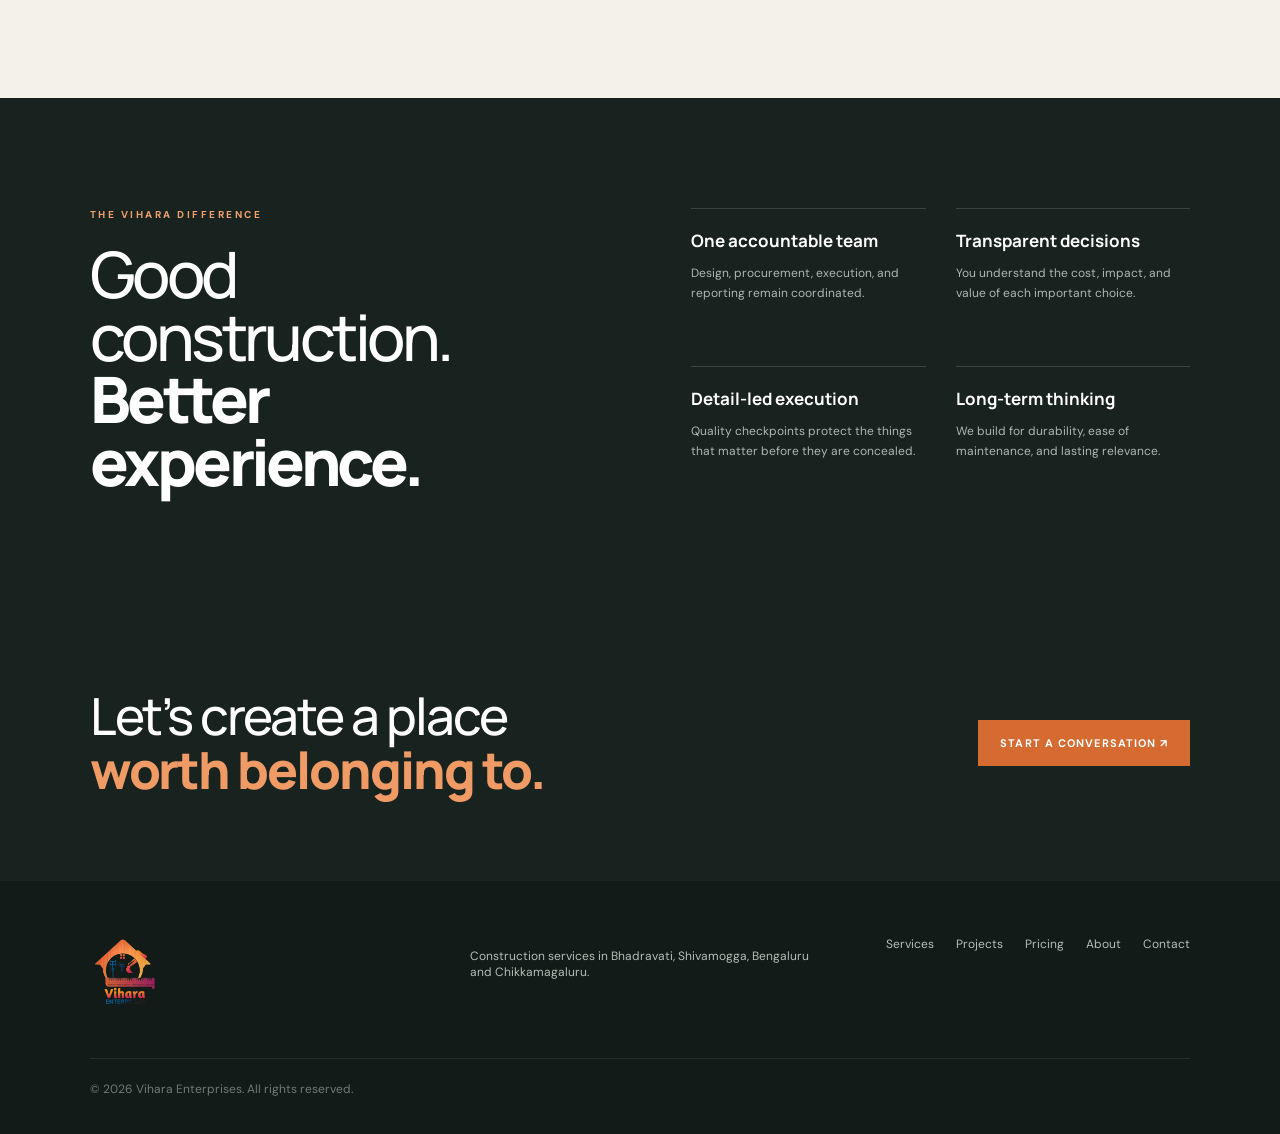
==== commit bc0c7174: "Update project changes" ====
--- a/about.html
+++ b/about.html
@@ -15,7 +15,7 @@
   <div class="topbar"><span>Building homes. Building trust.</span><a href="tel:+919008499355">Call +91 90084 99355</a></div>
   <header class="header inner-header"><a class="brand" href="index.html"><img class="brand-logo brand-logo-full" src="assets/vihara-logo1.png" alt="Vihara Enterprises"></a><nav class="nav" id="nav"><a href="index.html">Home</a><a href="services.html">Services</a><a href="index.html#projects">Projects</a><a href="index.html#pricing">Pricing</a><a href="about.html" aria-current="page">About</a><a href="index.html#contact" class="nav-cta">Get a quote <span>↗</span></a></nav><button class="menu-btn" id="menuBtn" aria-label="Open navigation" aria-expanded="false"><span></span><span></span></button></header>
   <main>
-    <section class="page-hero"><div class="page-hero-copy reveal"><div class="crumb"><a href="index.html">Home</a><span>/</span><span>About</span></div><p class="eyebrow light">THE VIHARA STORY</p><h1>Built on trust.<br>Driven by <span>purpose.</span></h1><p>We believe a good building should do more than look impressive. It should work beautifully, age gracefully, and make its owners feel confident at every stage.</p><a class="btn primary" href="index.html#contact">Build with Vihara <span>↗</span></a></div><div class="page-hero-media"><img src="https://images.unsplash.com/photo-1541888946425-d81bb19240f5?auto=format&fit=crop&w=1400&q=85" alt="Construction professionals working together on site"></div></section>
+    <section class="page-hero"><div class="page-hero-copy reveal"><div class="crumb"><a href="index.html">Home</a><span>/</span><span>About</span></div><p class="eyebrow light">THE VIHARA STORY</p><h1>Built on trust.<br>Driven by <span>purpose.</span></h1><p>We believe a good building should do more than look impressive. It should work beautifully, age gracefully, and make its owners feel confident at every stage.</p><a class="btn primary" href="index.html#contact">Build with Vihara <span>↗</span></a></div><div class="page-hero-media"><img src="assets/vihara-exterior-art.jpg" alt="Crafted exterior wall detail from a Vihara Enterprises residence"></div></section>
 
     <section class="story section reveal"><div><p class="eyebrow">WHO WE ARE</p><h2>Construction with<br><span>conviction.</span></h2></div><div class="story-copy"><p>Vihara Enterprises is a modern construction company serving Bhadravati, Shivamogga, Bengaluru and Chikkamagaluru with dependable residential, commercial, renovation and interior projects.</p><p>Our name reflects the idea of a space that offers comfort, belonging, and permanence. That belief guides how we plan, procure, build, communicate, and hand over every project. We bring designers, engineers, skilled craftspeople, and trusted suppliers together under one accountable team.</p><p>For us, premium does not mean excess. It means thoughtful planning, honest materials, precise execution, clear updates, and details that continue to feel right years after completion.</p><p class="story-note">We measure success not only by what we build, but by the confidence our clients feel while we build it.</p></div></section>
 
--- a/styles.css
+++ b/styles.css
@@ -42,3 +42,67 @@
 .area-card p{font-size:13px;line-height:1.7;color:var(--muted);margin:0}
 @media(max-width:950px){.area-grid{grid-template-columns:repeat(2,1fr)}}
 @media(max-width:680px){.area-grid{grid-template-columns:1fr}.line-icon{margin:28px 0 20px}}
+
+/* Supplied project photography */
+.hero>img{object-position:center 35%}
+.service-showcase{background:#18231f;color:#fff}
+.service-showcase .section-head>p{color:#aeb7b2}
+.showcase-grid{display:grid;grid-template-columns:1.15fr .85fr .85fr;grid-template-rows:repeat(2,280px);gap:14px}
+.showcase-card{position:relative;overflow:hidden;margin:0;background:#101713}
+.showcase-card.showcase-wide{grid-row:span 2}
+.showcase-card:nth-child(4){grid-column:2/4}
+.showcase-card img{width:100%;height:100%;object-fit:cover;display:block;transition:transform .65s ease,filter .4s ease}
+.showcase-card:hover img{transform:scale(1.04);filter:saturate(1.08)}
+.showcase-card:after{content:"";position:absolute;inset:0;background:linear-gradient(0deg,rgba(7,12,9,.82),transparent 58%);pointer-events:none}
+.showcase-card figcaption{position:absolute;z-index:2;left:24px;right:24px;bottom:20px;display:grid;grid-template-columns:auto 1fr;gap:3px 13px;align-items:center}
+.showcase-card figcaption span{grid-row:1/3;color:#f09a65;font-size:10px;letter-spacing:.14em}
+.showcase-card figcaption strong{font:700 17px var(--serif)}
+.showcase-card figcaption small{color:#bdc6c1;font-size:10px;letter-spacing:.06em}
+@media(max-width:950px){.showcase-grid{grid-template-columns:1fr 1fr;grid-template-rows:420px 260px 260px}.showcase-card.showcase-wide{grid-column:1/-1;grid-row:auto}.showcase-card:nth-child(4){grid-column:1/-1}}
+@media(max-width:680px){.hero>img{object-position:42% center}.showcase-grid{grid-template-columns:1fr;grid-template-rows:repeat(4,270px)}.showcase-card.showcase-wide,.showcase-card:nth-child(4){grid-column:auto}.showcase-card figcaption{left:18px;right:18px}.service-showcase{padding-top:70px;padding-bottom:70px}}
+
+/* Completed residence portfolio */
+.project-detail-hero{height:calc(100vh - 122px);min-height:620px;position:relative;overflow:hidden;color:#fff;background:var(--dark)}
+.project-detail-hero>img{position:absolute;inset:0;width:100%;height:100%;object-fit:cover;object-position:center 48%}
+.project-detail-hero:after{content:"";position:absolute;inset:0;background:linear-gradient(90deg,rgba(10,16,13,.76),rgba(10,16,13,.12) 65%),linear-gradient(0deg,rgba(8,13,10,.82),transparent 55%)}
+.project-detail-copy{position:absolute;z-index:2;left:7vw;right:7vw;bottom:72px;max-width:820px}
+.project-detail-copy h1{font:500 clamp(52px,7vw,100px)/.92 var(--serif);letter-spacing:-.06em;margin:22px 0 24px}
+.project-detail-copy h1 span{font-weight:800;color:#f09a65}
+.project-detail-copy>p{max-width:650px;color:#dce2de;font-size:17px;line-height:1.7}
+.back-link{display:inline-flex;align-items:center;gap:10px;font-size:10px;letter-spacing:.16em;text-transform:uppercase;border-bottom:1px solid #ffffff70;padding-bottom:7px}
+.project-tags{display:flex;flex-wrap:wrap;gap:8px;margin-top:28px}
+.project-tags span{border:1px solid #ffffff38;padding:8px 12px;font-size:9px;letter-spacing:.13em;text-transform:uppercase;background:#101a1670;backdrop-filter:blur(8px)}
+.project-overview{display:grid;grid-template-columns:.8fr 1.2fr;gap:9vw;align-items:start}
+.project-overview-copy>p:first-child{font:500 clamp(24px,3vw,38px)/1.4 var(--serif);color:var(--ink);margin-top:0}
+.project-overview-copy p{color:var(--muted);line-height:1.8}
+.portfolio-gallery{background:#eae5da}
+.residence-gallery{display:grid;grid-template-columns:repeat(12,1fr);grid-auto-rows:250px;gap:14px}
+.residence-gallery figure{position:relative;overflow:hidden;margin:0;background:#d7d0c3}
+.residence-gallery figure:nth-child(1){grid-column:span 7;grid-row:span 2}
+.residence-gallery figure:nth-child(2){grid-column:span 5}
+.residence-gallery figure:nth-child(3){grid-column:span 5}
+.residence-gallery figure:nth-child(4),.residence-gallery figure:nth-child(5),.residence-gallery figure:nth-child(6){grid-column:span 4}
+.residence-gallery figure:nth-child(7){grid-column:span 12;grid-row:span 2}
+.residence-gallery img{width:100%;height:100%;object-fit:cover;display:block;transition:transform .65s ease}
+.residence-gallery figure:hover img{transform:scale(1.035)}
+.residence-gallery figcaption{position:absolute;left:0;right:0;bottom:0;padding:45px 20px 18px;color:#fff;font-size:10px;letter-spacing:.1em;text-transform:uppercase;background:linear-gradient(0deg,rgba(8,13,10,.72),transparent)}
+.project-films{background:var(--dark);color:#fff}
+.project-films .section-head>p{color:#aeb7b2}
+.video-grid{display:grid;grid-template-columns:repeat(2,1fr);gap:18px}
+.video-card{margin:0;background:#111a16;border:1px solid #ffffff17}
+.video-card.featured{grid-column:1/-1}
+.video-card video{display:block;width:100%;aspect-ratio:16/9;object-fit:cover;background:#080b09}
+.video-card figcaption{padding:20px 22px 24px;display:flex;align-items:baseline;justify-content:space-between;gap:20px}
+.video-card strong{font:700 18px var(--serif)}
+.video-card span{font-size:9px;letter-spacing:.14em;text-transform:uppercase;color:#f09a65}
+.project-next{background:var(--accent);color:#fff;padding:75px 7vw;display:flex;align-items:center;justify-content:space-between;gap:35px}
+.project-next h2{font:500 clamp(34px,4vw,58px)/1.05 var(--serif);letter-spacing:-.04em;margin:0}
+.project-next .btn{background:#17211d}
+@media(max-width:950px){.project-detail-hero{height:760px}.project-overview{grid-template-columns:1fr;gap:35px}.residence-gallery{grid-auto-rows:220px}.residence-gallery figure:nth-child(n){grid-column:span 6}.residence-gallery figure:nth-child(1),.residence-gallery figure:nth-child(7){grid-column:span 12;grid-row:span 2}}
+@media(max-width:680px){.project-detail-hero{height:700px;min-height:0}.project-detail-hero>img{object-position:58% center}.project-detail-copy{left:22px;right:22px;bottom:45px}.project-detail-copy h1{font-size:52px}.project-detail-copy>p{font-size:15px}.residence-gallery{grid-template-columns:1fr;grid-auto-rows:280px}.residence-gallery figure:nth-child(n){grid-column:auto;grid-row:auto}.residence-gallery figure:nth-child(1),.residence-gallery figure:nth-child(7){grid-column:auto;grid-row:auto}.video-grid{grid-template-columns:1fr}.video-card.featured{grid-column:auto}.video-card figcaption{padding:17px;display:block}.video-card span{display:block;margin-top:7px}.project-next{padding:60px 22px;display:block}.project-next .btn{margin-top:28px}}
+
+/* Interior design portfolio */
+.interior-project-hero>img{object-position:center 56%}
+.interior-gallery figure:nth-child(6){grid-column:span 4}
+@media(max-width:950px){.interior-gallery figure:nth-child(6){grid-column:span 6}}
+@media(max-width:680px){.interior-project-hero>img{object-position:58% center}.interior-project-hero .project-detail-copy{max-width:calc(100vw - 44px)}.interior-project-hero .project-tags{max-width:100%}.interior-gallery figure:nth-child(6){grid-column:auto}}
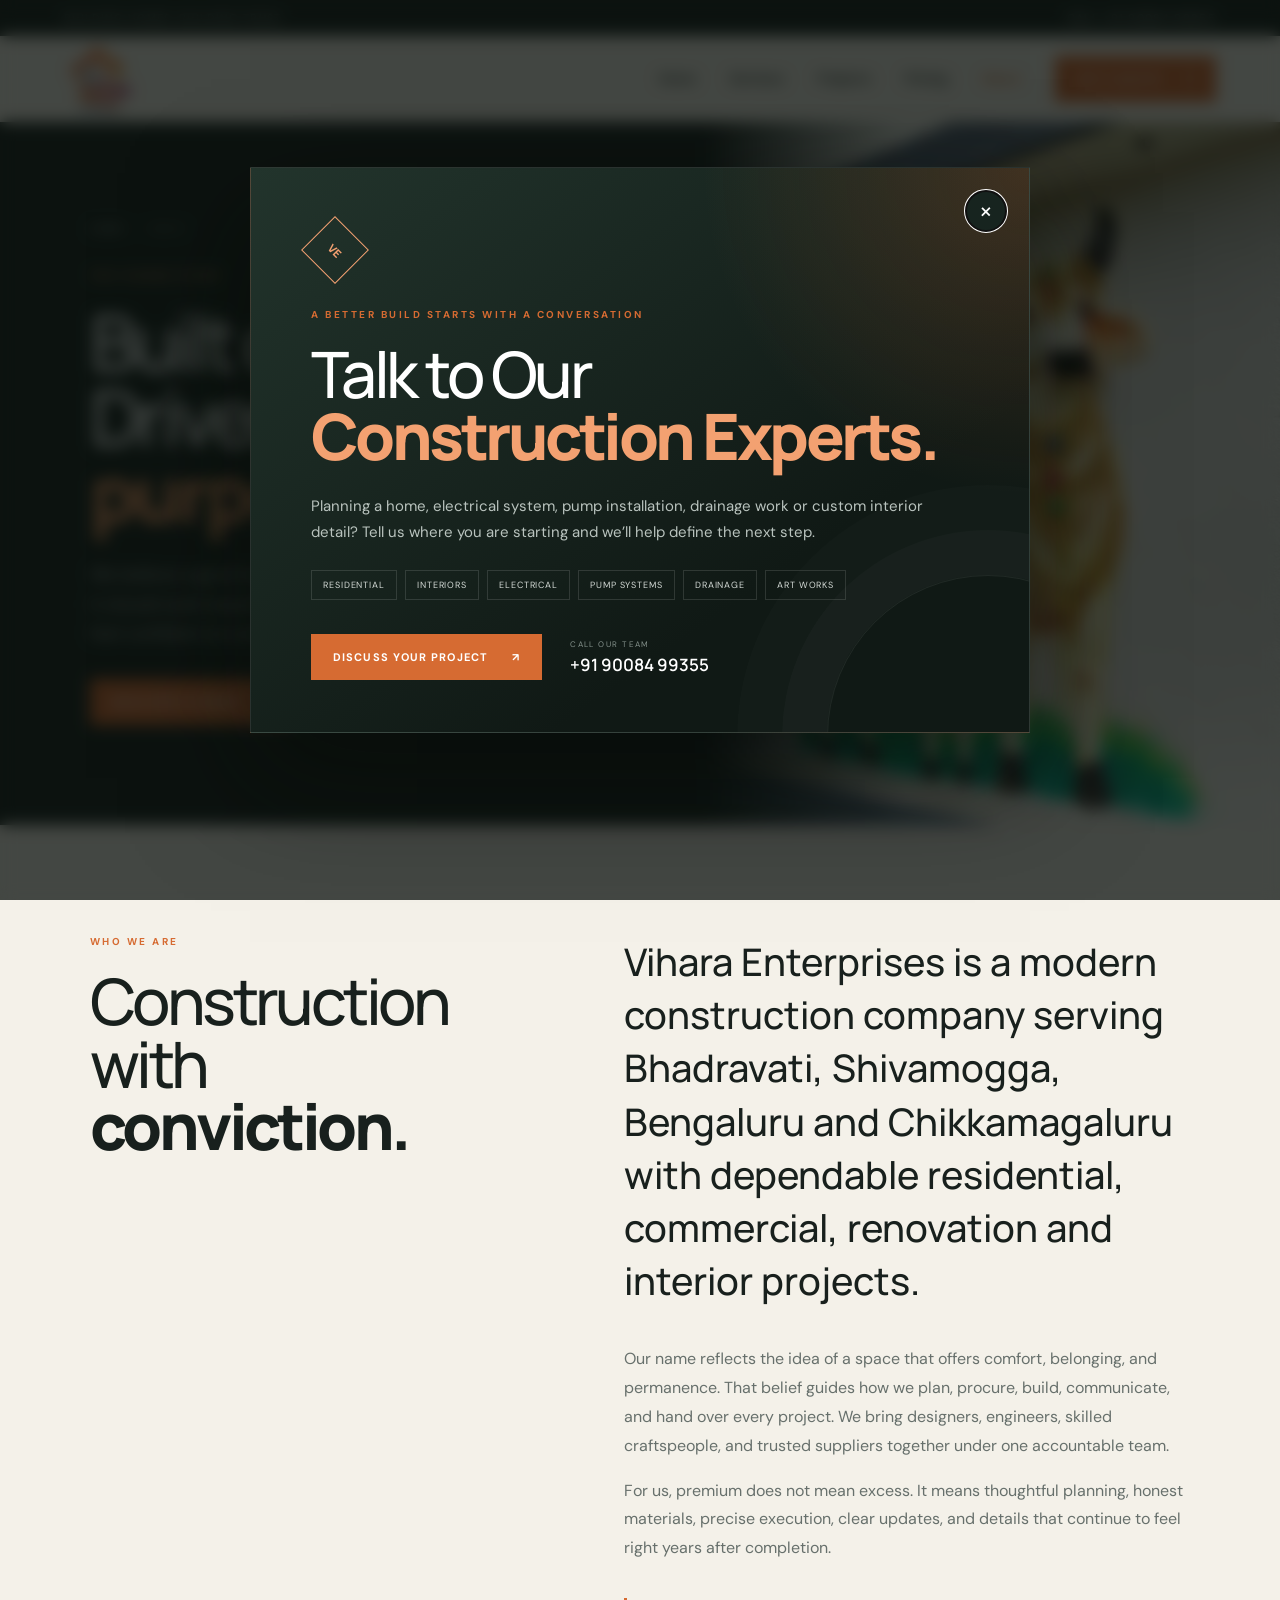
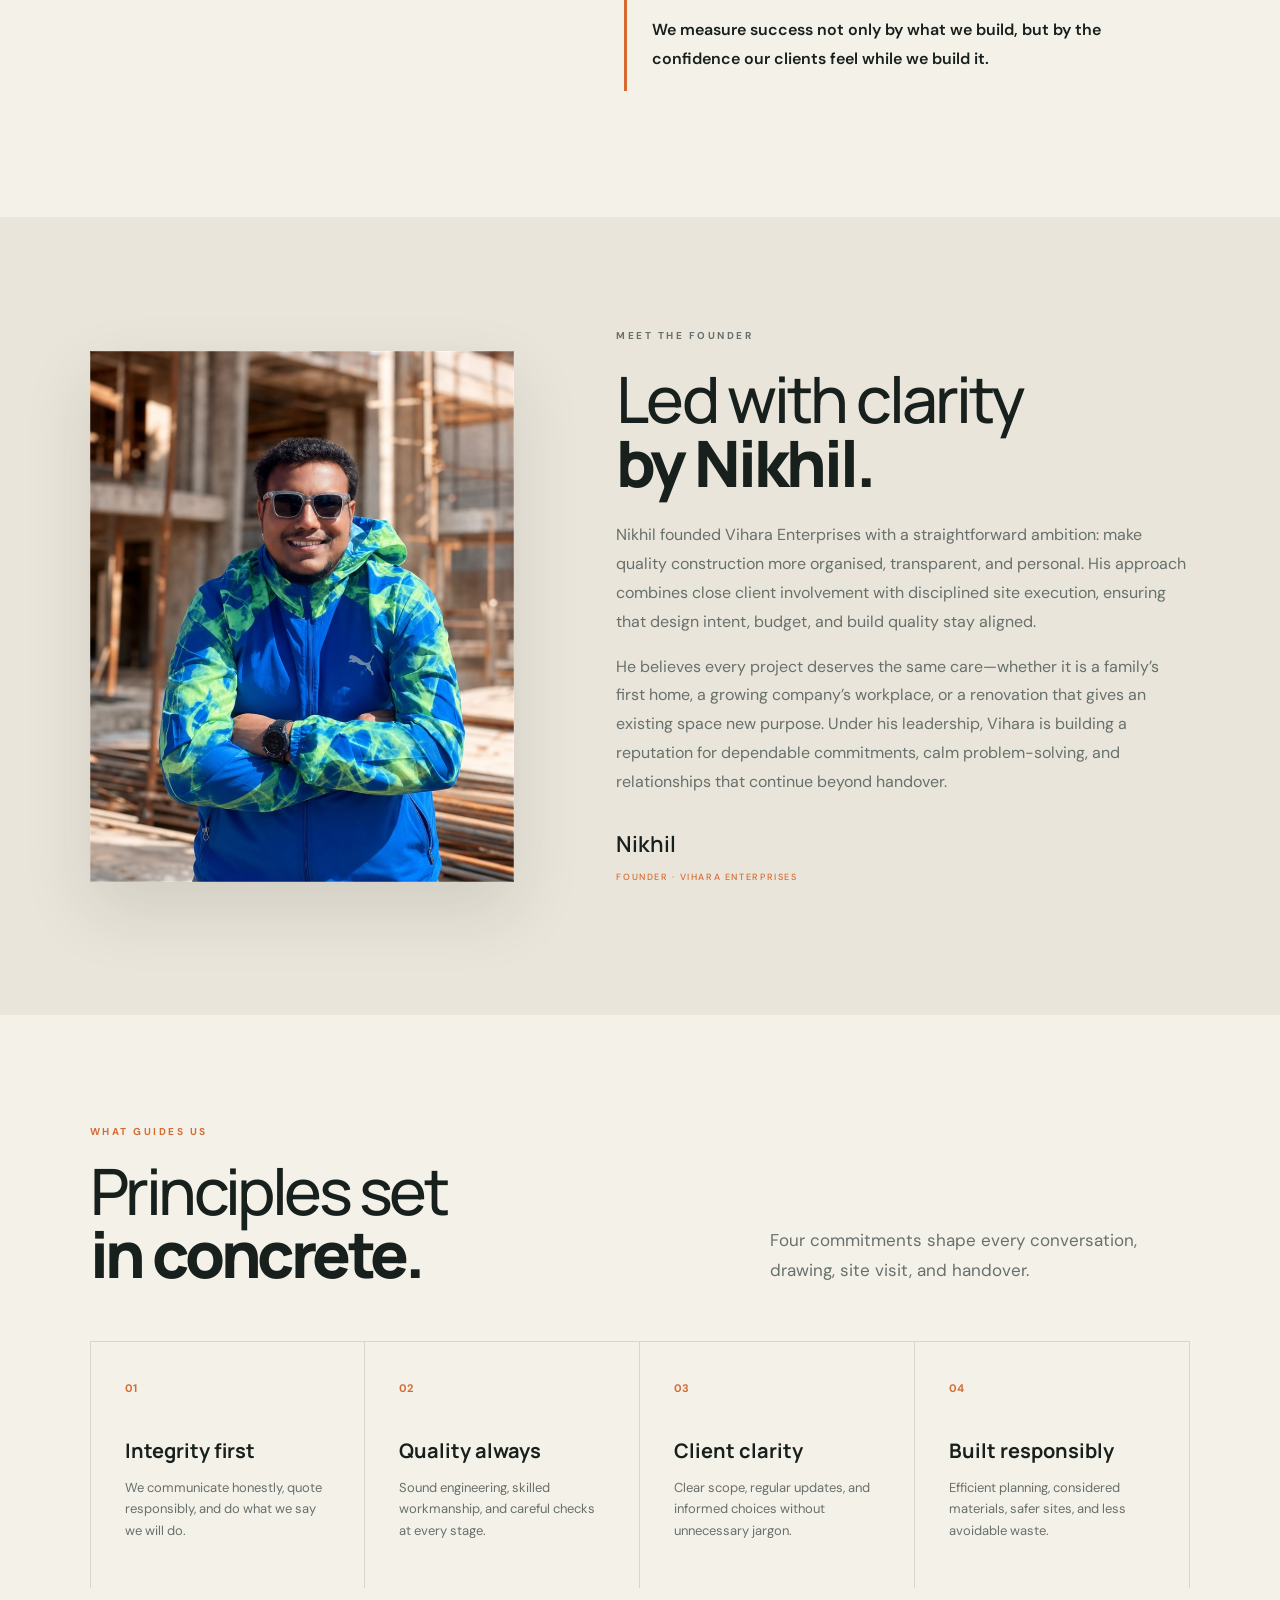
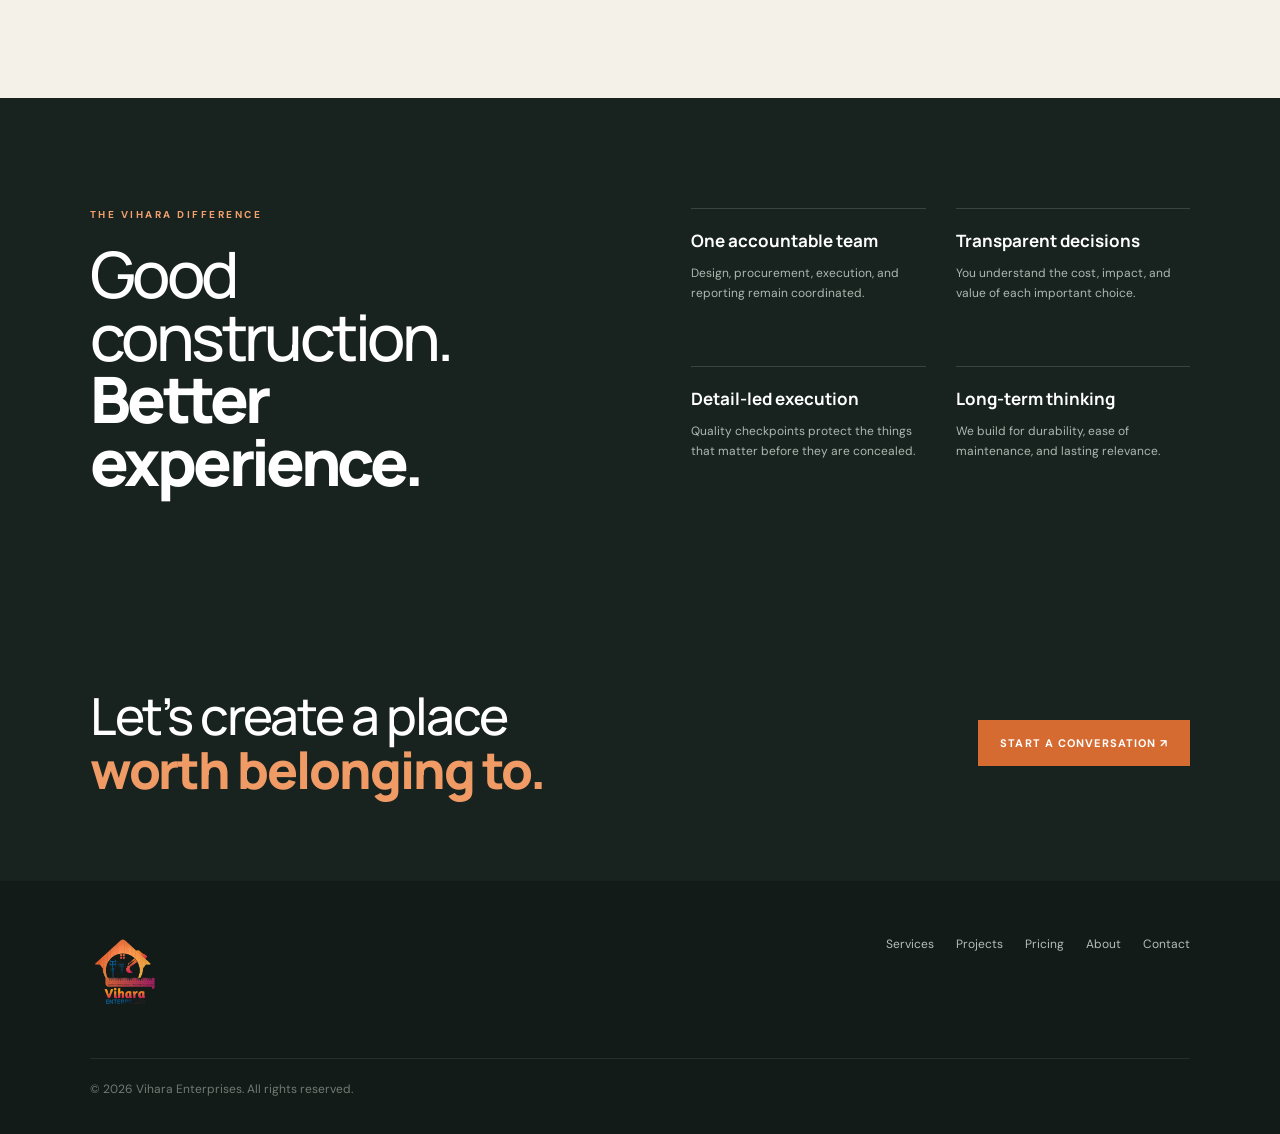
==== commit bb29d608: "Update project changes" ====
--- a/about.html
+++ b/about.html
@@ -26,6 +26,6 @@
     <section class="why-vihara section"><div class="reveal"><p class="eyebrow light">THE VIHARA DIFFERENCE</p><h2>Good construction.<br><span>Better experience.</span></h2></div><div class="why-list"><article class="reveal"><strong>One accountable team</strong><p>Design, procurement, execution, and reporting remain coordinated.</p></article><article class="reveal"><strong>Transparent decisions</strong><p>You understand the cost, impact, and value of each important choice.</p></article><article class="reveal"><strong>Detail-led execution</strong><p>Quality checkpoints protect the things that matter before they are concealed.</p></article><article class="reveal"><strong>Long-term thinking</strong><p>We build for durability, ease of maintenance, and lasting relevance.</p></article></div></section>
     <section class="cta-strip"><h2>Let’s create a place<br><span>worth belonging to.</span></h2><a class="btn primary" href="index.html#contact">Start a conversation ↗</a></section>
   </main>
-  <footer><a class="brand footer-brand" href="index.html"><img class="brand-logo brand-logo-full" src="assets/vihara-logo1.png" alt="Vihara Enterprises"></a><p>Construction services in Bhadravati, Shivamogga, Bengaluru and Chikkamagaluru.</p><div class="footer-links"><a href="services.html">Services</a><a href="index.html#projects">Projects</a><a href="index.html#pricing">Pricing</a><a href="about.html">About</a><a href="index.html#contact">Contact</a></div><p class="copyright">© <span id="year"></span> Vihara Enterprises. All rights reserved.</p></footer>
+  <footer><a class="brand footer-brand" href="index.html"><img class="brand-logo brand-logo-full" src="assets/vihara-logo1.png" alt="Vihara Enterprises"></a><div class="footer-links"><a href="services.html">Services</a><a href="index.html#projects">Projects</a><a href="index.html#pricing">Pricing</a><a href="about.html">About</a><a href="index.html#contact">Contact</a></div><p class="copyright">© <span id="year"></span> Vihara Enterprises. All rights reserved.</p></footer>
   <script src="script.js"></script>
 </body></html>
--- a/styles.css
+++ b/styles.css
@@ -106,3 +106,189 @@
 .interior-gallery figure:nth-child(6){grid-column:span 4}
 @media(max-width:950px){.interior-gallery figure:nth-child(6){grid-column:span 6}}
 @media(max-width:680px){.interior-project-hero>img{object-position:58% center}.interior-project-hero .project-detail-copy{max-width:calc(100vw - 44px)}.interior-project-hero .project-tags{max-width:100%}.interior-gallery figure:nth-child(6){grid-column:auto}}
+
+/* Premium homepage services */
+.services{position:relative;isolation:isolate;padding-top:115px;padding-bottom:130px;background:radial-gradient(circle at 92% 8%,#e4b18f26,transparent 30%),linear-gradient(180deg,#f7f4ed 0%,#eee9de 100%);overflow:hidden}
+.services:before{content:"";position:absolute;z-index:-1;width:420px;height:420px;right:-220px;bottom:-220px;border:1px solid #d66b3230;border-radius:50%;box-shadow:0 0 0 55px #d66b3208,0 0 0 110px #d66b3206}
+.services .section-head{padding-bottom:40px;border-bottom:1px solid #cfc8bb;margin-bottom:28px}
+.services .section-head>p{font-size:15px;max-width:480px}
+.service-grid{border:0;gap:16px}
+.service-card{isolation:isolate;overflow:hidden;min-height:430px;padding:34px 34px 38px;border:1px solid #d4cec1;background:#fbfaf6cc;box-shadow:0 20px 55px #19211e0a;transition:transform .4s ease,box-shadow .4s ease,background .4s ease,border-color .4s ease}
+.service-card:before{content:"";position:absolute;z-index:-1;inset:0;background:linear-gradient(145deg,transparent 55%,#d66b320a);opacity:0;transition:.4s}
+.service-card:after{content:"";position:absolute;left:0;top:0;width:0;height:3px;background:var(--accent);transition:width .45s ease}
+.service-card:hover{background:#fff;border-color:#d66b3260;box-shadow:0 28px 65px #19211e18;transform:translateY(-8px)}
+.service-card:hover:before{opacity:1}.service-card:hover:after{width:100%}
+.service-card .service-num{display:flex;align-items:center;gap:9px;font-weight:700;letter-spacing:.12em;color:#89918d}
+.service-card .service-num:after{content:"SERVICE";font-size:8px;letter-spacing:.2em;color:#a9aea9}
+.service-card .line-icon{width:62px;height:62px;margin:62px 0 30px;border:1px solid #d66b3245;background:#d66b320a;border-radius:50%;transform:none}
+.service-card .line-icon .premium-icon{width:28px;height:28px}
+.service-card h3{font-size:24px;letter-spacing:-.025em;margin:0 0 17px}
+.service-card p{font-size:14px;line-height:1.75;margin:0;max-width:330px}
+.service-card>a{width:38px;height:38px;right:28px;top:27px;border:1px solid #c9c4b9;border-radius:50%;display:grid;place-items:center;font-size:16px;transition:.3s}
+.service-card:hover>a{color:#fff;background:var(--accent);border-color:var(--accent);transform:rotate(45deg)}
+.service-card-featured{background:linear-gradient(145deg,#203029,#111b17);border-color:#2d3d36;color:#fff;box-shadow:0 26px 70px #1018132b}
+.service-card-featured:before{opacity:1;background:radial-gradient(circle at 85% 95%,#d66b3238,transparent 42%)}
+.service-card-featured .service-num,.service-card-featured .service-num:after{color:#aeb9b3}
+.service-card-featured .line-icon{background:#d66b32;color:#fff;border-color:#d66b32;box-shadow:0 12px 30px #d66b3230}
+.service-card-featured p{color:#b8c2bd}.service-card-featured>a{border-color:#ffffff35}.service-card-featured:hover{background:linear-gradient(145deg,#263a31,#14211b);border-color:#d66b3280}
+
+/* Premium pricing experience */
+.pricing{position:relative;isolation:isolate;background:linear-gradient(145deg,#e9e3d7 0%,#f7f4ed 48%,#e7dfd1 100%);overflow:hidden}
+.pricing:before{content:"";position:absolute;z-index:-1;inset:0;background:linear-gradient(90deg,transparent 49.9%,#cfc8bb45 50%,transparent 50.1%);background-size:110px 100%;opacity:.3}
+.pricing .section-head{margin-bottom:70px}.pricing .section-head>p{max-width:500px;font-size:15px}
+.price-wrap{grid-template-columns:minmax(0,1.9fr) minmax(310px,.72fr);gap:30px;align-items:stretch}
+.price-cards{gap:16px;align-items:stretch}
+.price-card{position:relative;overflow:hidden;min-height:480px;padding:38px 30px 32px;border:1px solid #cec7b9;background:#faf9f5d9;box-shadow:0 18px 50px #18201d0b;transition:transform .4s ease,box-shadow .4s ease,border-color .4s ease,background .4s ease}
+.price-card:before{content:"";position:absolute;left:0;right:0;top:0;height:4px;background:#c9c2b4;transition:.35s}
+.price-card:hover{background:#fff;border-color:#d66b3270;box-shadow:0 28px 65px #18201d18;transform:translateY(-8px)}
+.price-card:hover:before{background:var(--accent)}
+.price-card.active{background:linear-gradient(155deg,#23342d,#111b17);border-color:#23342d;color:#fff;box-shadow:0 30px 75px #10181330;transform:translateY(-12px)}
+.price-card.active:before{height:5px;background:var(--accent)}
+.price-card.active:hover{background:linear-gradient(155deg,#2a4036,#14211b)}
+.price-card>span{min-height:42px;font-size:9px;font-weight:700;letter-spacing:.18em}
+.price-card.active>span{color:#f3a171}
+.price-card>strong{display:block;font-size:36px;letter-spacing:-.04em;margin-bottom:24px}.price-card strong small{margin-left:5px}
+.price-card.active strong small,.price-card.active p,.price-card.active ul{color:#bdc6c1}
+.price-card p{font-size:13px;line-height:1.7;min-height:72px;margin-bottom:22px}
+.price-card ul{border-top:1px solid #cfc9bd;padding-top:20px;line-height:1.7}
+.price-card.active ul{border-color:#ffffff22}
+.price-card li{display:flex;gap:8px;margin:10px 0}.price-card li:before{flex:0 0 auto}
+.calculator{position:relative;overflow:hidden;padding:44px 38px;background:linear-gradient(155deg,#1f3029,#101814);box-shadow:0 32px 75px #1018132b;border:1px solid #ffffff13}
+.calculator:after{content:"";position:absolute;width:240px;height:240px;right:-125px;top:-125px;border:1px solid #d66b3255;border-radius:50%;box-shadow:0 0 0 38px #d66b3208,0 0 0 76px #d66b3206;pointer-events:none}
+.calculator h3{font-size:32px;letter-spacing:-.035em;margin-bottom:12px}.calculator-intro{color:#93a09a;font-size:12px;line-height:1.6;margin:0 0 42px;max-width:270px}
+.calculator label{font-size:10px;text-transform:uppercase;letter-spacing:.12em;color:#aeb8b3}.calculator label span{color:#fff;font-size:12px;letter-spacing:0;text-transform:none}
+.calculator input{height:4px;margin:24px 0 42px}
+.calculator input::-webkit-slider-thumb{width:18px;height:18px;border-radius:50%;background:#f09a65;box-shadow:0 0 0 6px #f09a6520;cursor:pointer}
+.calc-row{padding:17px 0}.estimate{margin-top:5px;padding:28px 0 8px}.estimate strong{font-size:39px;letter-spacing:-.035em}.calculator .full{margin-top:24px}
+
+/* Premium delivery process */
+.process{position:relative;isolation:isolate;background:linear-gradient(145deg,#1d2c26,#0f1814);color:#fff;overflow:hidden}
+.process:before{content:"";position:absolute;z-index:-1;left:-170px;top:-170px;width:430px;height:430px;border:1px solid #ffffff0d;border-radius:50%;box-shadow:0 0 0 65px #ffffff05,0 0 0 130px #ffffff03}
+.process .section-head{align-items:end;margin-bottom:65px}.process .section-head h2{color:#fff}.process .section-head h2 span{color:#f09a65}.process .section-head>p{color:#9eaaa4;max-width:490px;font-size:15px}
+.process-list{position:relative;display:grid;grid-template-columns:repeat(4,1fr);gap:1px;margin-top:0;border:1px solid #ffffff17;background:#ffffff17}
+.process-list article,.process-list article+article{position:relative;overflow:hidden;min-height:330px;padding:30px 28px 34px;background:#17241f;border:0;transition:background .35s ease,transform .35s ease}
+.process-list article:after{content:"";position:absolute;left:0;right:100%;bottom:0;height:3px;background:var(--accent);transition:right .4s ease}
+.process-list article:hover{z-index:2;background:#20322a;transform:translateY(-5px)}.process-list article:hover:after{right:0}
+.process-top{display:flex;align-items:center;justify-content:space-between;margin-bottom:58px}.process-list b{width:35px;height:35px;border:1px solid #ffffff28;border-radius:50%;display:grid;place-items:center;color:#f09a65;font-size:9px}
+.process-icon{width:44px;height:44px;border:1px solid #ffffff18;display:grid;place-items:center;color:#f09a65;background:#ffffff05}.process-icon .premium-icon{width:21px;height:21px}
+.process-list small{display:block;color:#78867f;font-size:8px;font-weight:700;letter-spacing:.2em}.process-list h3{font-size:25px;margin:15px 0 14px;color:#fff}.process-list p{color:#aeb8b3;font-size:13px;line-height:1.75;margin:0}
+
+@media(max-width:1100px){.price-wrap{grid-template-columns:1fr}.price-card{min-height:440px}.calculator{display:grid;grid-template-columns:1fr 1fr;column-gap:45px}.calculator>.eyebrow,.calculator>h3,.calculator>.calculator-intro,.calculator>label,.calculator>input,.calculator>.full{grid-column:1}.calculator>.calc-row,.calculator>.estimate{grid-column:2}.calculator>.calc-row:first-of-type{align-self:end}.calculator>.full{align-self:end}.process-list article,.process-list article+article{padding:28px 22px 32px}}
+@media(max-width:950px){.service-grid{grid-template-columns:1fr}.service-card{min-height:360px}.service-card .line-icon{margin:42px 0 28px}.process-list{grid-template-columns:repeat(2,1fr)}.process-list article,.process-list article+article{min-height:300px}.calculator{display:block}}
+@media(max-width:680px){.services{padding-top:80px;padding-bottom:85px}.services .section-head{padding-bottom:28px}.service-grid{gap:12px}.service-card{min-height:340px;padding:28px}.service-card .line-icon{margin:38px 0 26px}.pricing .section-head{margin-bottom:45px}.price-card{min-height:auto;padding:34px 27px}.price-card.active{transform:none}.price-card:hover{transform:translateY(-4px)}.calculator{padding:34px 25px}.process .section-head{margin-bottom:42px}.process-list{grid-template-columns:1fr}.process-list article,.process-list article+article{min-height:275px;padding:27px;border-bottom:0}.process-top{margin-bottom:40px}}
+
+/* Prevent oversized hero imagery on unusually tall displays. */
+.hero{max-height:980px}
+
+/* Devotional mural portfolio and physical address */
+.contact-details address{font:400 13px/1.75 var(--body);font-style:normal;color:#9fa9a4;margin-top:8px;max-width:360px}
+.footer-address{font-style:normal;font-size:12px;line-height:1.75;max-width:390px;color:#9da8a2}
+.devotional-project-hero>img{object-position:center 54%}
+.devotional-project-hero:after{background:linear-gradient(90deg,rgba(10,16,13,.82),rgba(10,16,13,.22) 64%,rgba(10,16,13,.08)),linear-gradient(0deg,rgba(8,13,10,.82),transparent 58%)}
+.residence-gallery.devotional-gallery figure:nth-child(1){grid-column:span 8;grid-row:span 2}
+.residence-gallery.devotional-gallery figure:nth-child(2),.residence-gallery.devotional-gallery figure:nth-child(3){grid-column:span 4;grid-row:span 1}
+.residence-gallery.devotional-gallery figure:nth-child(4){grid-column:span 12;grid-row:span 2}
+.devotional-gallery figure:nth-child(1) img{object-position:center 52%}
+.devotional-gallery figure:nth-child(4) img{object-position:center 48%}
+.devotional-video-grid .video-card{position:relative;overflow:hidden;box-shadow:0 20px 55px #05090735}
+@media(max-width:950px){.residence-gallery.devotional-gallery figure:nth-child(1),.residence-gallery.devotional-gallery figure:nth-child(4){grid-column:span 12;grid-row:span 2}.residence-gallery.devotional-gallery figure:nth-child(2),.residence-gallery.devotional-gallery figure:nth-child(3){grid-column:span 6;grid-row:span 1}}
+@media(max-width:680px){.devotional-project-hero>img{object-position:43% center}.devotional-project-hero .project-detail-copy{max-width:calc(100vw - 44px)}.devotional-project-hero .project-detail-copy h1{font-size:47px}.residence-gallery.devotional-gallery figure:nth-child(n){grid-column:auto;grid-row:auto}.footer-address{max-width:330px}}
+
+/* Electrical works portfolio */
+.project-grid{grid-template-columns:1.15fr .85fr .85fr}
+.electrical-project-card{grid-column:2/4}
+.electrical-project-card img{object-position:center 47%}
+.project-grid.filtered{grid-template-columns:repeat(auto-fit,minmax(300px,1fr));grid-template-rows:390px}
+.project-grid.filtered .project-card:not(.hidden){grid-column:auto;grid-row:auto}
+.electrical-project-hero>img{object-position:center 48%}
+.project-detail-hero{max-height:980px}
+.electrical-project-hero:after{background:linear-gradient(90deg,rgba(7,13,10,.86),rgba(7,13,10,.24) 66%),linear-gradient(0deg,rgba(7,12,9,.78),transparent 55%)}
+.residence-gallery.electrical-ats-gallery figure:nth-child(1){grid-column:span 7;grid-row:span 2}
+.residence-gallery.electrical-ats-gallery figure:nth-child(2),.residence-gallery.electrical-ats-gallery figure:nth-child(3){grid-column:span 5;grid-row:span 1}
+.electrical-ats-gallery figure:nth-child(2) img,.electrical-ats-gallery figure:nth-child(3) img{object-position:center 42%}
+.pump-installation-section{background:linear-gradient(145deg,#1d2c26,#0f1814);color:#fff}
+.pump-installation-section .section-head>p{color:#aeb7b2}
+.residence-gallery.pump-installation-gallery figure:nth-child(1){grid-column:span 4;grid-row:span 2}
+.residence-gallery.pump-installation-gallery figure:nth-child(2),.residence-gallery.pump-installation-gallery figure:nth-child(3),.residence-gallery.pump-installation-gallery figure:nth-child(4),.residence-gallery.pump-installation-gallery figure:nth-child(5){grid-column:span 4;grid-row:span 1}
+.residence-gallery.pump-installation-gallery figure:nth-child(6){grid-column:span 12;grid-row:span 2}
+.pump-installation-gallery figure{background:#111a16}
+.pump-installation-gallery figure:nth-child(1) img{object-position:center 56%}
+.pump-installation-gallery figure:nth-child(2) img{object-position:center 62%}
+@media(max-width:950px){.project-grid{grid-template-columns:1.15fr .85fr;grid-template-rows:repeat(3,340px)}.project-card.large{grid-row:span 2}.electrical-project-card{grid-column:1/-1}.residence-gallery.electrical-ats-gallery figure:nth-child(1){grid-column:span 12;grid-row:span 2}.residence-gallery.electrical-ats-gallery figure:nth-child(2),.residence-gallery.electrical-ats-gallery figure:nth-child(3){grid-column:span 6;grid-row:span 1}.residence-gallery.pump-installation-gallery figure:nth-child(1){grid-column:span 12;grid-row:span 2}.residence-gallery.pump-installation-gallery figure:nth-child(n+2){grid-column:span 6;grid-row:span 1}.residence-gallery.pump-installation-gallery figure:nth-child(6){grid-column:span 12;grid-row:span 2}.project-grid.filtered{grid-template-rows:390px}}
+@media(max-width:680px){.project-grid,.project-grid.filtered{grid-template-columns:1fr;grid-template-rows:repeat(4,390px)}.project-card.large,.electrical-project-card,.project-grid.filtered .project-card:not(.hidden){grid-column:auto;grid-row:auto}.project-grid.filtered{grid-template-rows:390px}.electrical-project-hero>img{object-position:54% center}.electrical-project-hero .project-detail-copy h1{font-size:52px}.residence-gallery.electrical-ats-gallery figure:nth-child(n),.residence-gallery.pump-installation-gallery figure:nth-child(n){grid-column:auto;grid-row:auto}}
+
+/* Drainage portfolio */
+.project-grid .electrical-project-card,.drainage-project-card{grid-column:auto}
+.drainage-project-card img{object-position:center 53%}
+.drainage-project-hero>img{object-position:center 48%}
+.drainage-project-hero:after{background:linear-gradient(90deg,rgba(8,14,11,.86),rgba(8,14,11,.2) 68%),linear-gradient(0deg,rgba(7,12,9,.8),transparent 58%)}
+.drainage-section{background:#eae5da}
+.residence-gallery.drainage-gallery figure:nth-child(1){grid-column:span 7;grid-row:span 2}
+.residence-gallery.drainage-gallery figure:nth-child(2),.residence-gallery.drainage-gallery figure:nth-child(3){grid-column:span 5;grid-row:span 1}
+.residence-gallery.drainage-gallery figure:nth-child(4),.residence-gallery.drainage-gallery figure:nth-child(5),.residence-gallery.drainage-gallery figure:nth-child(6){grid-column:span 4;grid-row:span 1}
+.residence-gallery.drainage-gallery figure:nth-child(7){grid-column:span 6;grid-row:span 2}
+.residence-gallery.drainage-gallery figure:nth-child(8),.residence-gallery.drainage-gallery figure:nth-child(9){grid-column:span 6;grid-row:span 1}
+.drainage-gallery figure:nth-child(1) img{object-position:center 58%}
+.drainage-gallery figure:nth-child(4) img{object-position:center 60%}
+@media(max-width:950px){.residence-gallery.drainage-gallery figure:nth-child(1),.residence-gallery.drainage-gallery figure:nth-child(7){grid-column:span 12;grid-row:span 2}.residence-gallery.drainage-gallery figure:nth-child(2),.residence-gallery.drainage-gallery figure:nth-child(3),.residence-gallery.drainage-gallery figure:nth-child(n+4):nth-child(-n+6),.residence-gallery.drainage-gallery figure:nth-child(8),.residence-gallery.drainage-gallery figure:nth-child(9){grid-column:span 6;grid-row:span 1}}
+@media(max-width:680px){.project-grid,.project-grid.filtered{grid-template-rows:repeat(5,390px)}.project-grid.filtered{grid-template-rows:390px}.drainage-project-hero>img{object-position:50% center}.drainage-project-hero .project-detail-copy h1{font-size:52px}.residence-gallery.drainage-gallery figure:nth-child(n){grid-column:auto;grid-row:auto}}
+
+/* Scroll-aware navigation */
+.header{position:sticky;top:0;z-index:100;transition:transform .38s cubic-bezier(.22,.61,.36,1),box-shadow .3s ease;background:rgba(244,241,233,.96);backdrop-filter:blur(18px);box-shadow:0 1px 0 #18201d0d}
+.header.header-hidden{transform:translateY(-110%);box-shadow:none}
+
+/* Connected specialist project stories */
+.related-projects{background:#f4f1e9}
+.related-projects-head{display:flex;align-items:end;justify-content:space-between;gap:40px;margin-bottom:46px}
+.related-projects-head h2{font:500 clamp(38px,4.5vw,64px)/1 var(--serif);letter-spacing:-.05em;margin:0}
+.related-projects-head h2 span{font-weight:800}
+.related-project-grid{display:grid;grid-template-columns:repeat(2,1fr);gap:18px}
+.related-project-card{position:relative;isolation:isolate;min-height:430px;padding:34px;display:flex;flex-direction:column;justify-content:flex-end;color:#fff;overflow:hidden;background:#17211d;box-shadow:0 20px 55px #111a1620}
+.related-project-card:after{content:"";position:absolute;z-index:-1;inset:0;background:linear-gradient(0deg,rgba(9,15,12,.92),rgba(9,15,12,.08) 72%)}
+.related-project-card img{position:absolute;z-index:-2;inset:0;width:100%;height:100%;object-fit:cover;transition:transform .65s ease}
+.related-project-card:hover img{transform:scale(1.045)}
+.related-project-card>span{font-size:9px;font-weight:700;letter-spacing:.18em;color:#f4a16f;margin-bottom:12px}
+.related-project-card>strong{font:600 clamp(23px,2.4vw,34px)/1.1 var(--serif);letter-spacing:-.035em;max-width:420px}
+.related-project-card>b{margin-top:22px;font-size:10px;letter-spacing:.14em;text-transform:uppercase}
+
+/* Specialist service cards */
+.catalog-card{position:relative;display:flex;flex-direction:column}
+.catalog-card ul{margin-bottom:24px}
+.catalog-link{margin-top:auto;display:flex;align-items:center;justify-content:space-between;padding-top:18px;border-top:1px solid #d1ccc0;font-size:10px;font-weight:700;letter-spacing:.12em;text-transform:uppercase;color:var(--ink)}
+.catalog-link span{color:var(--accent);font-size:16px}
+.catalog-card-featured{background:linear-gradient(150deg,#203129,#101915);color:#fff;border-color:#2b3b34}
+.catalog-card-featured p,.catalog-card-featured ul{color:#b8c2bd}
+.catalog-card-featured .catalog-link{color:#fff;border-color:#ffffff24}
+.catalog-card-featured:hover{background:linear-gradient(150deg,#273d33,#132019)}
+
+/* Premium expert consultation popup */
+body.popup-open{overflow:hidden}
+.expert-popup{position:fixed;z-index:1000;inset:0;display:grid;place-items:center;padding:24px;opacity:0;visibility:hidden;transition:opacity .35s ease,visibility .35s ease}
+.expert-popup.is-open{opacity:1;visibility:visible}
+.expert-popup-backdrop{position:absolute;inset:0;border:0;background:rgba(8,14,11,.75);backdrop-filter:blur(8px);cursor:pointer}
+.expert-popup-panel{position:relative;width:min(780px,100%);padding:58px 60px 52px;background:radial-gradient(circle at 100% 0,#d66b3238,transparent 34%),linear-gradient(145deg,#22342c,#101915 70%);color:#fff;box-shadow:0 45px 110px #05090680;border:1px solid #ffffff1c;transform:translateY(26px) scale(.975);transition:transform .4s cubic-bezier(.22,.61,.36,1);overflow:hidden}
+.expert-popup.is-open .expert-popup-panel{transform:none}
+.expert-popup-panel:after{content:"";position:absolute;right:-120px;bottom:-165px;width:320px;height:320px;border:1px solid #ffffff12;border-radius:50%;box-shadow:0 0 0 45px #ffffff05,0 0 0 90px #ffffff03;pointer-events:none}
+.expert-popup-close{position:absolute;z-index:5;right:22px;top:22px;width:42px;height:42px;border:1px solid #ffffff45;border-radius:50%;background:#17241f;color:#fff;font-size:25px;line-height:1;display:grid;place-items:center;cursor:pointer;transition:.25s;opacity:1;visibility:visible}
+.expert-popup-close:hover{background:var(--accent);border-color:var(--accent);transform:rotate(90deg)}
+.expert-popup-mark{width:48px;height:48px;border:1px solid #f2a071;color:#f2a071;display:grid;place-items:center;transform:rotate(45deg);font:800 11px var(--serif);margin-bottom:34px}
+.expert-popup-mark::first-line{transform:rotate(-45deg)}
+.expert-popup-panel h2{font:500 clamp(38px,5vw,64px)/.98 var(--serif);letter-spacing:-.055em;margin:0;max-width:680px}
+.expert-popup-panel h2 span{font-weight:800;color:#f3a171}
+.expert-popup-copy{max-width:650px;color:#b9c3be;font-size:15px;line-height:1.75;margin:25px 0}
+.expert-popup-types{display:flex;flex-wrap:wrap;gap:8px;margin-bottom:34px}
+.expert-popup-types span{border:1px solid #ffffff20;padding:8px 11px;color:#d4dad6;font-size:9px;letter-spacing:.1em;text-transform:uppercase}
+.expert-popup-actions{position:relative;z-index:2;display:flex;align-items:center;gap:28px}
+.expert-popup-actions .btn{display:inline-flex!important;opacity:1!important;visibility:visible!important;position:relative!important;inset:auto!important;min-width:225px;background:var(--accent)!important;color:#fff!important}
+.expert-phone{display:flex;flex-direction:column;gap:4px}
+.expert-phone small{font-size:8px;letter-spacing:.18em;color:#84918b}
+.expert-phone strong{font:600 17px var(--serif)}
+
+@media(max-width:680px){
+  .related-projects-head{display:block}.related-projects-head .arrow-link{margin-top:28px}.related-project-grid{grid-template-columns:1fr}.related-project-card{min-height:330px;padding:25px}
+  .expert-popup{padding:14px}.expert-popup-panel{padding:44px 24px 32px}.expert-popup-close{right:15px;top:15px}.expert-popup-mark{margin-bottom:27px}.expert-popup-panel h2{font-size:38px}.expert-popup-copy{font-size:13px;margin:20px 0}.expert-popup-types{margin-bottom:26px}.expert-popup-actions{align-items:stretch;flex-direction:column;gap:18px}.expert-popup-actions .btn{width:100%}.expert-phone{align-items:center}
+}
+
+/* Compact footer after removing the address block. */
+footer{grid-template-columns:1fr 1fr}
+@media(max-width:680px){footer{grid-template-columns:1fr}}
